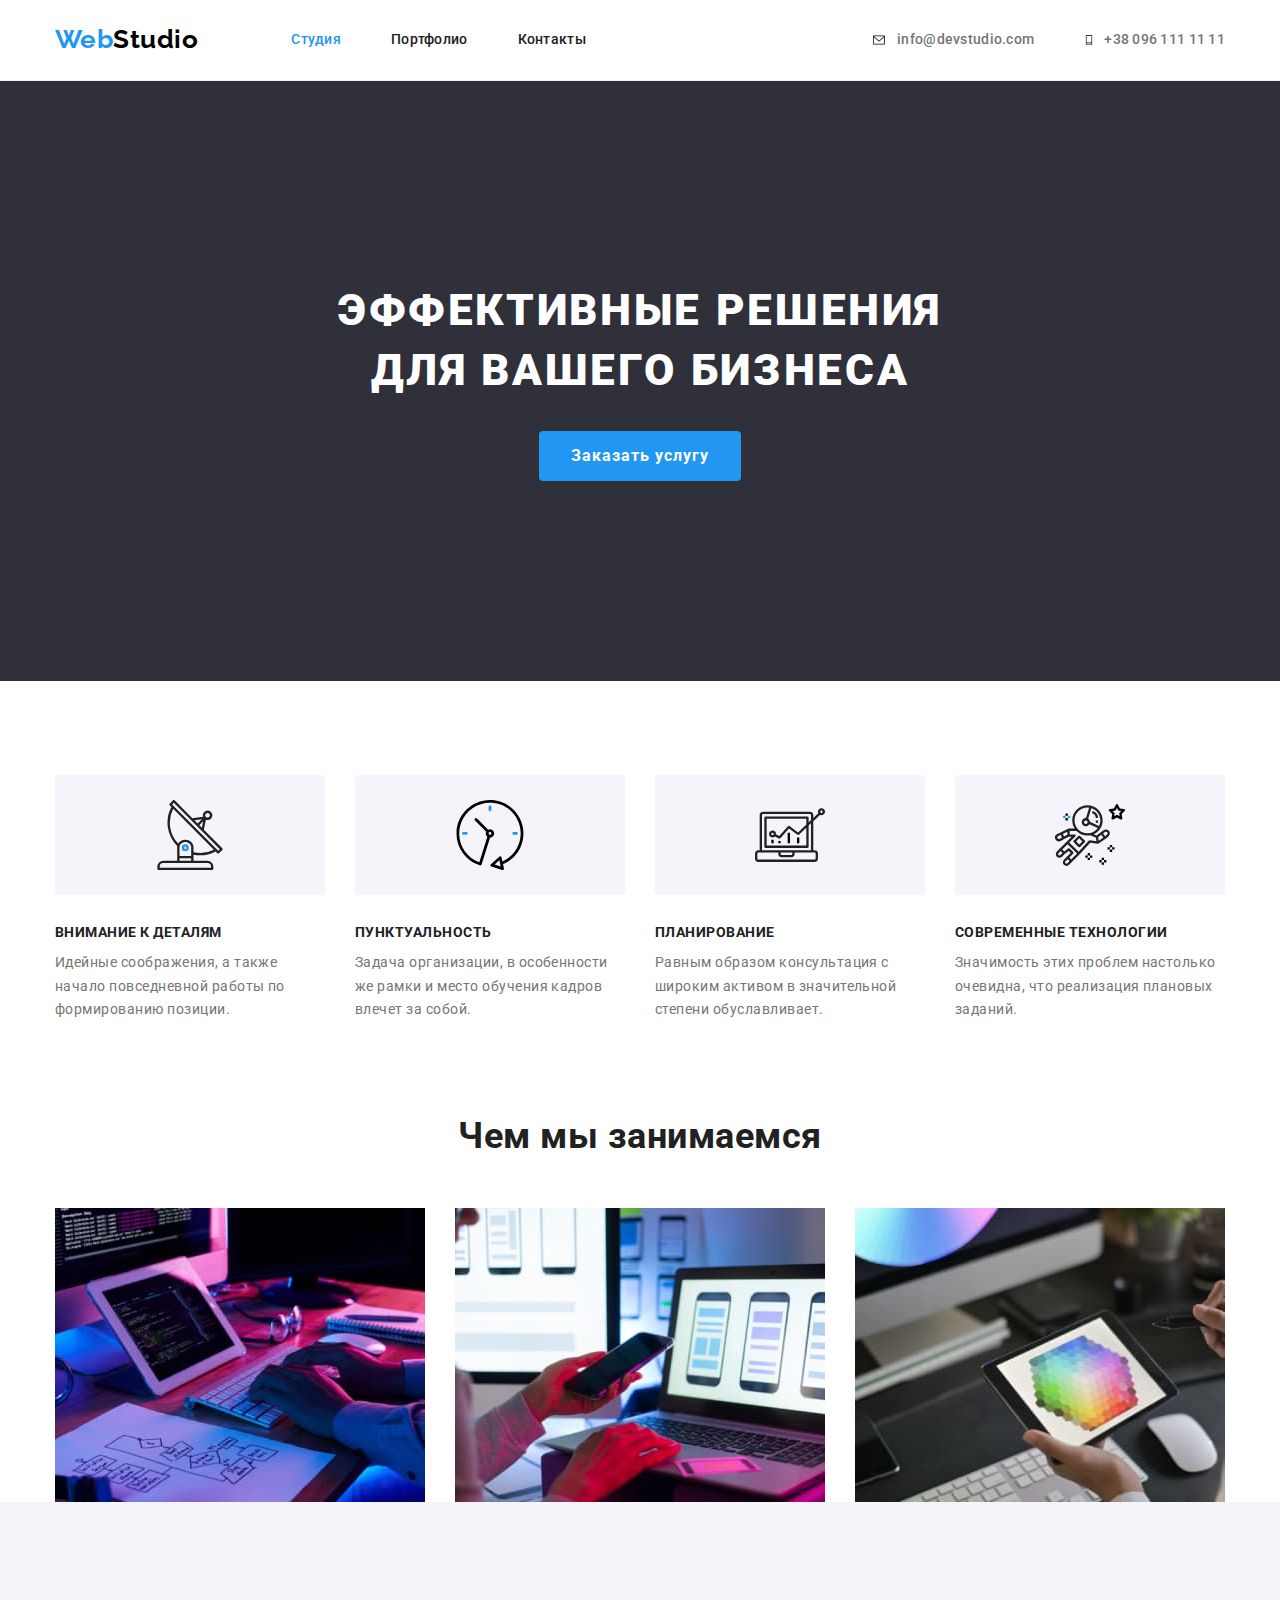
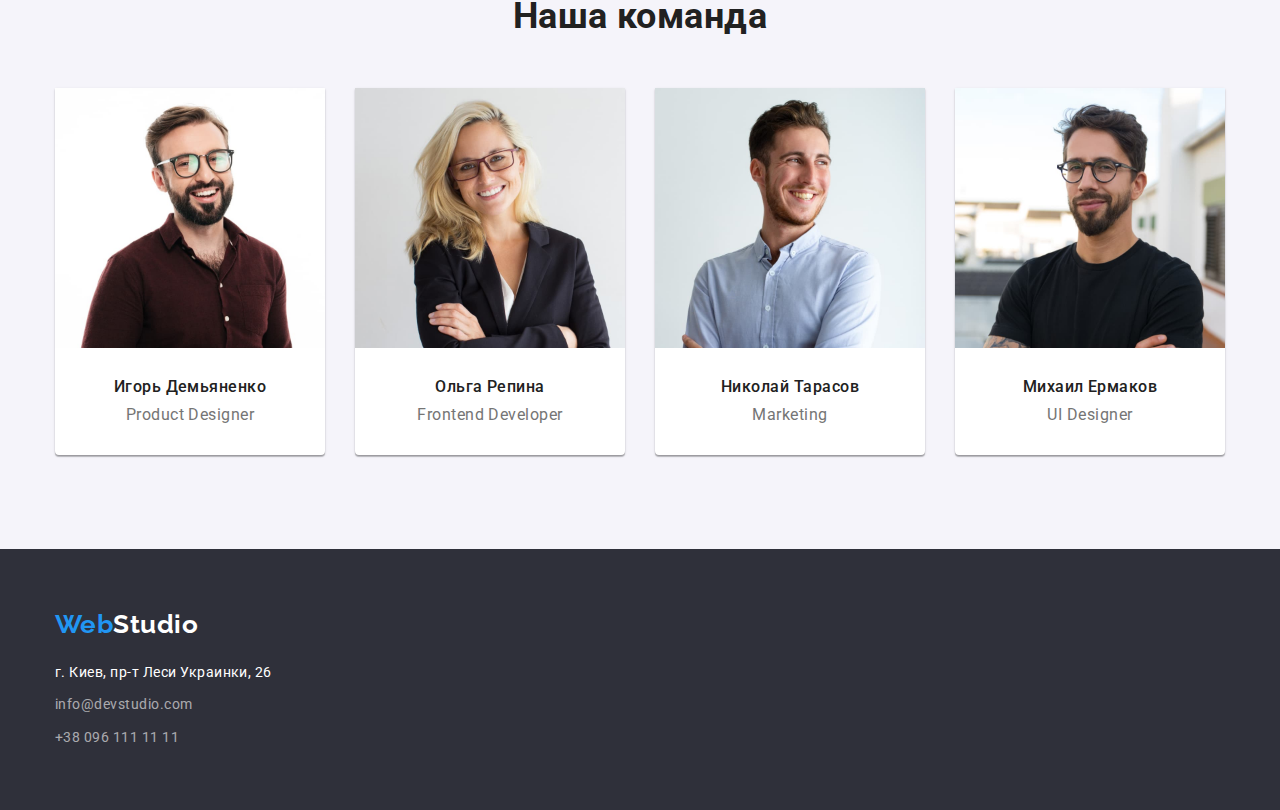
==== index.html @ deb1ca40 "smartphone, envelopwe and features list" ====
<!DOCTYPE html>
<html lang="ru">

<head>
    <meta charset="UTF-8">
    <meta name="viewport" content="width=device-width, initial-scale=1.0">
    <title>Студия</title>
    <link rel="preconnect" href="https://fonts.gstatic.com">
    <link
        href="https://fonts.googleapis.com/css2?family=Raleway:wght@700&family=Roboto:wght@400;500;700;900&display=swap"
        rel="stylesheet">
    <link rel="stylesheet" href="https://cdnjs.cloudflare.com/ajax/libs/modern-normalize/1.1.0/modern-normalize.min.css"
        integrity="sha512-wpPYUAdjBVSE4KJnH1VR1HeZfpl1ub8YT/NKx4PuQ5NmX2tKuGu6U/JRp5y+Y8XG2tV+wKQpNHVUX03MfMFn9Q=="
        crossorigin="anonymous" referrerpolicy="no-referrer" />
    <link rel="stylesheet" href="./styles/styles.css">
</head>
<body>
    <header class="main-header">
        <div class="container page-header">
            <nav class="nav-header">
                <a class="logo-link link" href="./index.html"><span class="logo-web">Web</span><span
                        class="logo-studio">Studio</span></a>
                <ul class="site-nav reset">
                    <li class="item"><a class="link current" href="./index.html">Студия</a></li>
                    <li class="item"><a class="link" href="./portfolio.html">Портфолио</a></li>
                    <li class="item"><a class="link" href="">Контакты</a></li>
                </ul>
            </nav>
            <ul class="site-contacts reset">
                <li class="item"><a class="link" href="mailto:info@devstudio.com"> 
                    <svg class="icon-envelope" width="16" height="12">
                        <use href="./images/icons.svg#icon-envelope"> </use>
                    </svg> info@devstudio.com </a></li>
                <li class="item"><a class="link" href="tel:+380961111111"> 
                    <svg class="icon-smartphone" width="10" height="16">
                    <use href="./images/icons.svg#icon-smartphone"> </use>
                </svg> +38 096 111 11 11</a></li>
            </ul>
        </div>
    </header>
    <main>
        <section class="hero">
            <div class="container">
                <h1 class="hero-title">Эффективные решения для вашего бизнеса</h1>
                <button type="button" class="primary-button">Заказать услугу</button>
            </div>
        </section>
        </div>
        <section class="section">
            <div class="container">
                <h2 class="section-title visually-hidden">Особенности</h2>
                <ul class="features-list reset">
                    <li class="item">
                        <div class="features-container">
                            <svg  width="70" height="70">
                                <use href="./images/icons.svg#icon-antenna"> </use>
                            </svg>
                        </div>
                        <h3 class="title">Внимание к деталям</h3>
                        <p class="text">Идейные соображения, а также начало повседневной работы по формированию позиции.
                        </p>
                    </li>
                    <li class="item">
                        <div class="features-container">
                            <svg width="70" height="70">
                                <use href="./images/icons.svg#icon-clock"> </use>
                            </svg>
                        </div>
                        <h3 class="title">Пунктуальность</h3>
                        <p class="text">Задача организации, в особенности же рамки и место обучения кадров влечет за
                            собой.</p>
                    </li>
                    <li class="item">
                        <div class="features-container">
                            <svg width="70" height="70">
                                <use href="./images/icons.svg#icon-diagram"> </use>
                            </svg>
                        </div>
                        <h3 class="title">Планирование</h3>
                        <p class="text">Равным образом консультация с широким активом в значительной степени
                            обуславливает.</p>
                    </li>
                    <li class="item">
                        <div class="features-container">
                            <svg width="70" height="70">
                                <use href="./images/icons.svg#icon-astronaut"> </use>
                            </svg>
                        </div>
                        <h3 class="title">Современные технологии</h3>
                        <p class="text">Значимость этих проблем настолько очевидна, что реализация плановых заданий.</p>
                    </li>
                </ul>
            </div>
        </section>
        <section class="section-work">
            <div class="container">
                <h2 class="section-title">Чем мы занимаемся</h2>
                <ul class="work-list reset">
                    <li class="item"><img src="./images/img1.jpg" width="370" height="294" alt="Человек пишет код"></li>
                    <li class="item"><img src="./images/img2.jpg" width="370" height="294"
                            alt="Человек работает над адаптивным дизайном"></li>
                    <li class="item"><img src="./images/img3.jpg" width="370" height="294"
                            alt="Человек выбирает палитру цветов"></li>
                </ul>
            </div>
        </section>
        <section class="section-team">
            <div class="container">
                <h2 class="section-title">Наша команда</h2>
                <ul class="team-list reset">
                    <li class="item">
                        <img class="team-photo" src="./images/img4.jpg" width="270" height="260"
                            alt="Сотрудник компании">
                        <div class="img-description">
                            <h3 class="title">Игорь Демьяненко</h3>
                            <p class="text">Product Designer</p>
                        </div>
                    </li>
                    <li class="item">
                        <img class="team-photo" src="./images/img5.jpg" width="270" height="260"
                            alt="Сотрудница компании">
                        <div class="img-description">
                            <h3 class="title">Ольга Репина</h3>
                            <p class="text">Frontend Developer</p>
                        </div>
                    </li>
                    <li class="item">
                        <img class="team-photo" src="./images/img6.jpg" width="270" height="260"
                            alt="Сотрудник компании">
                        <div class="img-description">
                            <h3 class="title">Николай Тарасов</h3>
                            <p class="text">Marketing</p>
                        </div>
                    </li>
                    <li class="item">
                        <img class="team-photo" src="./images/img7.jpg" width="270" height="260"
                            alt="Сотрудник компании">
                        <div class="img-description">
                            <h3 class="title">Михаил Ермаков</h3>
                            <p class="text">UI Designer</p>
                        </div>
                    </li>
                </ul>
            </div>
        </section>
    </main>
    <footer class="main-footer">
        <div class="container">
            <a class="link" href="./index.html"><span class="logo-web">Web</span><span
                    class="footer-studio">Studio</span></a>
            <address class="footer">
                <ul class="address reset">
                    <li class="item">
                        <p class="physical-address"> г. Киев, пр-т Леси Украинки, 26</p>
                    </li>
                    <li class="item"><a class="link" href="mailto:info@devstudio.com">info@devstudio.com</a></li>
                    <li class="item"><a class="link" href="tel:+380961111111">+38 096 111 11 11</a></li>
                </ul>
            </address>
        </div>
    </footer>
</body>
</html>
---- styles/styles.css ----
*,
*::before,
*::after {
    box-sizing: border-box;
}

:root {
    --primary-text-color: #757575;
    --secondary-text-color: #212121;
    --address-color: rgba(255, 255, 255, 0.6);
    --additional-text-color: #000;
    --accent-color: #2196f3;
    --primary-background-color: #fff;
    --secondary-background-color: #2f303a;
    --additional-background-color: #f5f4fa;
    --button-background-color: #188ce8;
    --primary-font-weight: 700;
    --secondary-font-weight: 500;
}

.reset {
    list-style-type: none;
}

.link {
    text-decoration: none;
}

body {
    margin: 0;

    font-family: Roboto, sans-serif;
    letter-spacing: .03em;

    color: var(--primary-text-color);
    background-color: var(--primary-background-color);
}

header {
    border-bottom: 1px solid #ECECEC;
}


.main-header {
    display: flex;
}

.page-header {
    display: flex;
    align-items: center;
}

h1,
h2,
h3,
h4,
h5,
h6,
p,
ul {
    margin: 0;
    padding: 0;
}


.section-title.visually-hidden {
    position: absolute;
    width: 1px;
    height: 1px;
    margin: -1px;
    border: 0;
    padding: 0;
    white-space: nowrap;
    clip-path: inset(100%);
    clip: rect(0 0 0 0);
    overflow: hidden;
}

img {
    display: block;
    max-width: 100%;
    height: auto;
}

/* Container */

.container {
    width: 1200px;
    padding-left: 15px;
    padding-right: 15px;
    margin-left: auto;
    margin-right: auto;
}

.primary-button {
    display: inline-block;
    margin-top: 30px;
    border-radius: 4px;
    border: none;
    padding: 10px 32px;

    text-align: center;
    font-family: inherit;
    font-weight: var(--primary-font-weight);
    font-size: 16px;
    line-height: 1.87;
    text-align: center;
    letter-spacing: .06em;

    cursor: pointer;
    color: var(--primary-background-color);
    background-color: var(--accent-color);
}

.primary-button:hover,
.primary-button:focus {
    color: var(-primary-background-color);
    background-color: var(--button-background-color);
}

.secondary-button {
    display: inline-block;
    border-radius: 4px;
    padding: 6px 22px;
    border: 0;

    text-align: center;
    font-family: inherit;
    font-weight: var(--secondary-font-weight);
    font-size: 16px;
    line-height: 1.62;
    text-align: center;
    cursor: pointer;

    color: var(--secondary-text-color);
    background-color: var(--additional-background-color);
}

.secondary-button:hover,
.secondary-button:focus {
    color: var(--primary-background-color);
    background-color: var(--accent-color);
}

/* Логотип сайту */

.logo-link {
    display: inline-block;
    padding-top: 24px;
    padding-bottom: 25px;
    margin-right: 93px;
}

.logo-web {
    font-family: Raleway, sans-serif;
    font-weight: var(--primary-font-weight);
    font-size: 26px;
    line-height: 1.2;

    color: var(--accent-color);
}

.logo-studio {
    font-family: Raleway, sans-serif;
    font-weight: var(--primary-font-weight);
    font-size: 26px;
    line-height: 1.2;

    color: var(--additional-text-color);
}

/* Навігація сайту */

.nav-header {
    display: flex;

}

.site-nav .link.current {
    color: var(--accent-color);
}

.site-nav {
    display: flex;
}

.site-nav .item+.item {
    margin-left: 50px;
}

.site-nav .link {
    display: block;
    padding-top: 32px;
    padding-bottom: 32px;

    font-weight: var(--secondary-font-weight);
    font-size: 14px;
    line-height: 1.14;
    letter-spacing: .02em;

    color: var(--secondary-text-color);
}

.site-nav .link:hover,
.site-nav .link:focus {
    color: var(--accent-color);
}

/* Контакти */

.contacts-div {
    display: flex;
}

.site-contacts {
    display: flex;
    margin-left: auto;
}

.site-contacts .item+.item {
    margin-left: 50px;
}

.site-contacts .link {
    display: flex;
    align-items: center;
    padding-top: 32px;
    padding-bottom: 32px;

    font-weight: var(--secondary-font-weight);
    font-size: 14px;
    line-height: 1.14;
    letter-spacing: .02em;

    color: var(--primary-text-color);
}

.site-contacts .link:hover,
.site-contacts .link:focus {
    color: var(--accent-color);
}

/* .mail::before {
    display: inline-flex;
    content: " ";
    width: 16px;
    height: 12px;
    margin-right: 10px;
    background-image: url(../images/envelope\ \(1\).svg);
    background-size: contain;

} */

.icon-envelope {
    margin-right: 10px;
}

.icon-envelope:hover {
    fill: var(--accent-color);
}

.icon-smartphone {
    margin-right: 10px;
}

.icon-smartphone:hover {
    fill: var(--accent-color);
}


/* Секції */

.section,
.section-team {

    padding-top: 94px;
    padding-bottom: 94px;
}

.section-work {
    padding-top: 0;
}

.section-title {
    margin-bottom: 50px;

    font-weight: var(--primary-font-weight);
    font-size: 36px;
    line-height: 1.16;
    text-align: center;

    color: var(--secondary-text-color);
}

/* Герой */

/* .hero {
    padding-top: 200px;
    padding-bottom: 200px;
    height: 600px;
    max-width: 1600px;
    margin-left: auto;
    margin-right: auto; 
    background-image: linear-gradient(
        to right, 
        rgba(47, 48, 58, 0.4)),
        url("../images/bgcimage.jpg");

    background-size: cover;
    background-repeat: no-repeat;
    background-position: center;
    

    text-align: center; 

    background-color: var(--secondary-background-color);
} */

.hero {
    padding-top: 200px;
    padding-bottom: 200px;

    text-align: center;

    background-color: var(--secondary-background-color);
}


.hero-title {
    margin-bottom: 30px;

    font-weight: 900;
    font-size: 44px;
    line-height: 1.36;
    text-align: center;
    letter-spacing: .06em;
    width: 696px;
    margin: 0 auto;
    text-transform: uppercase;

    color: var(--primary-background-color);
}


/* Фільтри */

.filters-list {
    display: flex;
    justify-content: center;
    margin-bottom: 50px;
}

.filters-list .item+.item {
    margin-left: 8px;
}

/* Список робіт */

.works-examples {
    display: flex;
}

.works-list {
    display: flex;
    flex-wrap: wrap;
    gap: 30px;
}

.works-list .item {
    width: 370px;
    flex-basis: calc((100% - 60px) / 3);

    background-color: var(--primary-background-color: #fff);

}

.works-list .item:nth-child(3n + 1) {
    margin-left: 0;
}

.works-list .item:nth-child(3n + 3) {
    margin-right: 0;
}

.works-list .item:nth-child(n + 7) {
    margin-bottom: 0;
}

.works-desc {
    padding: 20px 24px;

    border-right: 1px solid #EEEEEE;
    border-bottom: 1px solid #EEEEEE;
    border-left: 1px solid #EEEEEE;
}

.works-desc .title {
    margin-bottom: 4px;
}

.works-desc .text {
    width: 322px;

    font-size: 16px;
    line-height: 1.87;
    letter-spacing: .03em;

    color: #757575;
}

/* Особливості */

.features-list {
    display: flex;
}

.features-list .item+.item {
    margin-left: 30px;
}

.features-list .title {
    margin-bottom: 10px;

    font-weight: var(--primary-font-weight);
    font-size: 14px;
    line-height: 1.14;
    text-transform: uppercase;

    color: var(--secondary-text-color);
}

.features-list .text {
    font-size: 14px;
    line-height: 1.7;
}

.features-container {
    display: flex;
    width: 270px;
    height: 120px;
    margin-bottom: 30px;
    border-radius: 4px;
    justify-content: center;
    align-items: center;
    
    background-color: var(--additional-background-color);
}



/* Команда */

.section-team {
    padding-top: 94px;
    padding-bottom: 94px;

    background-color: var(--additional-background-color);
}

.team-list {
    display: flex;
}

.team-list .item {
    box-shadow: 0px 1px 3px rgba(0, 0, 0, 0.12),
        0px 1px 1px rgba(0, 0, 0, 0.14),
        0px 2px 1px rgba(0, 0, 0, 0.2);
    border-radius: 0px 0px 4px 4px;

    background-color: var(--primary-background-color);
}

.team-list .item+.item {
    margin-left: 30px;
}


.team-photo {
    margin-bottom: 30px;
}

.team-list .title {
    margin-bottom: 10px;

    font-weight: var(--secondary-font-weight);
    font-size: 16px;
    line-height: 1.18;
    text-align: center;

    color: var(--secondary-text-color);
}

.team-list .text {
    margin-bottom: 30px;
}

.team-list .text {
    font-size: 16px;
    line-height: 1.18;
    text-align: center;
}

/* Роботи */

.works-list .title {
    font-weight: var(--primary-font-weight);
    font-size: 18px;
    line-height: 2;
    letter-spacing: .06em;

    color: var(--secondary-text-color);
}

.work-list {
    display: flex;
}

.work-list .item+.item {
    margin-left: 30px;
}

.work-list .text {
    font-size: 16px;
    line-height: 31.8;
}

/* Футер */

.main-footer {
    padding: 60px 0;
    background-color: var(--secondary-background-color);
}

.footer {
    font-style: normal;

}

/* Логотип футеру */

.footer-studio {
    font-family: Raleway, sans-serif;
    font-weight: var(--primary-font-weight);
    font-size: 26px;
    line-height: 1.2;

    color: var(--primary-background-color);
}

/* Адреси */

.address {
    padding-left: 0;
    margin-top: 20px;
}

.address .item+.item {
    margin-top: 9px;
}

.physical-address {
    font-size: 14px;
    line-height: 1.71;

    color: var(--primary-background-color);
}

.address .link {
    font-size: 14px;
    line-height: 1.71;

    color: var(--address-color);
}

.address .link:hover,
.address .link:focus {
    color: var(--accent-color);
}
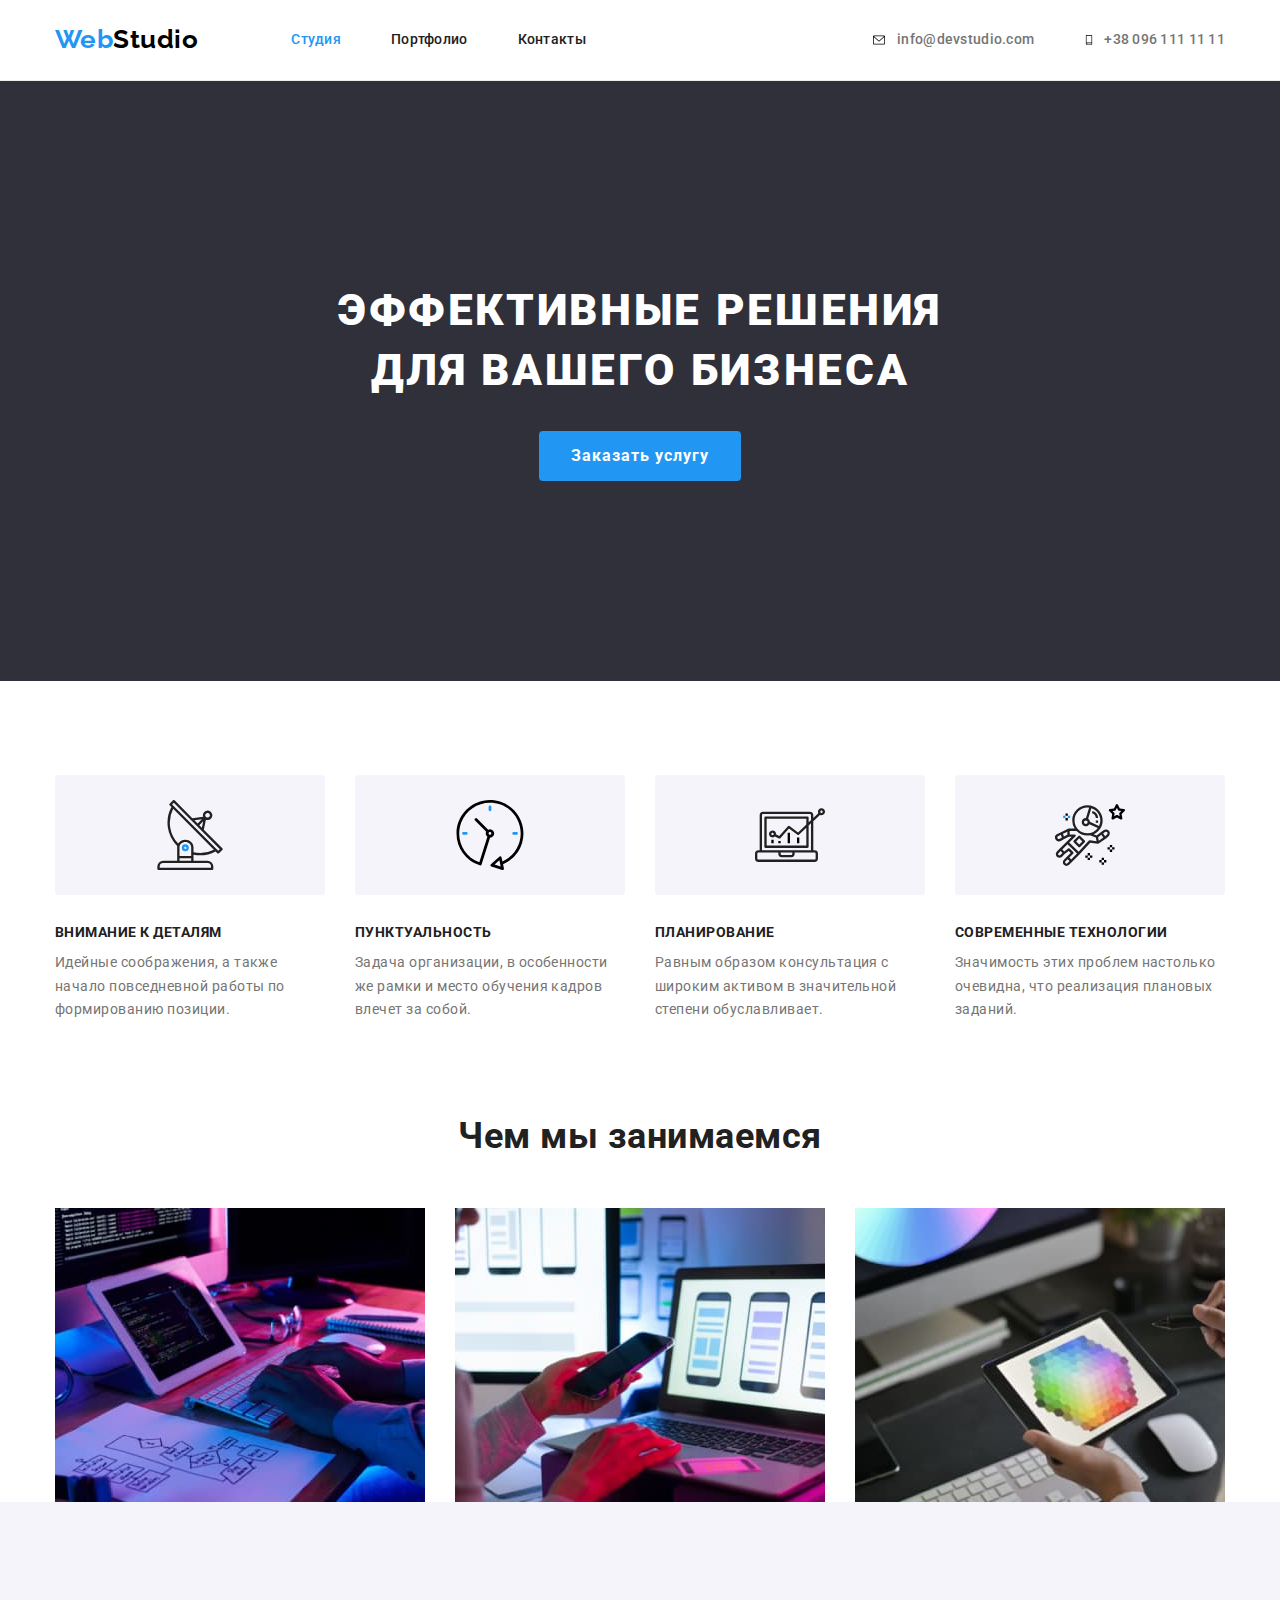
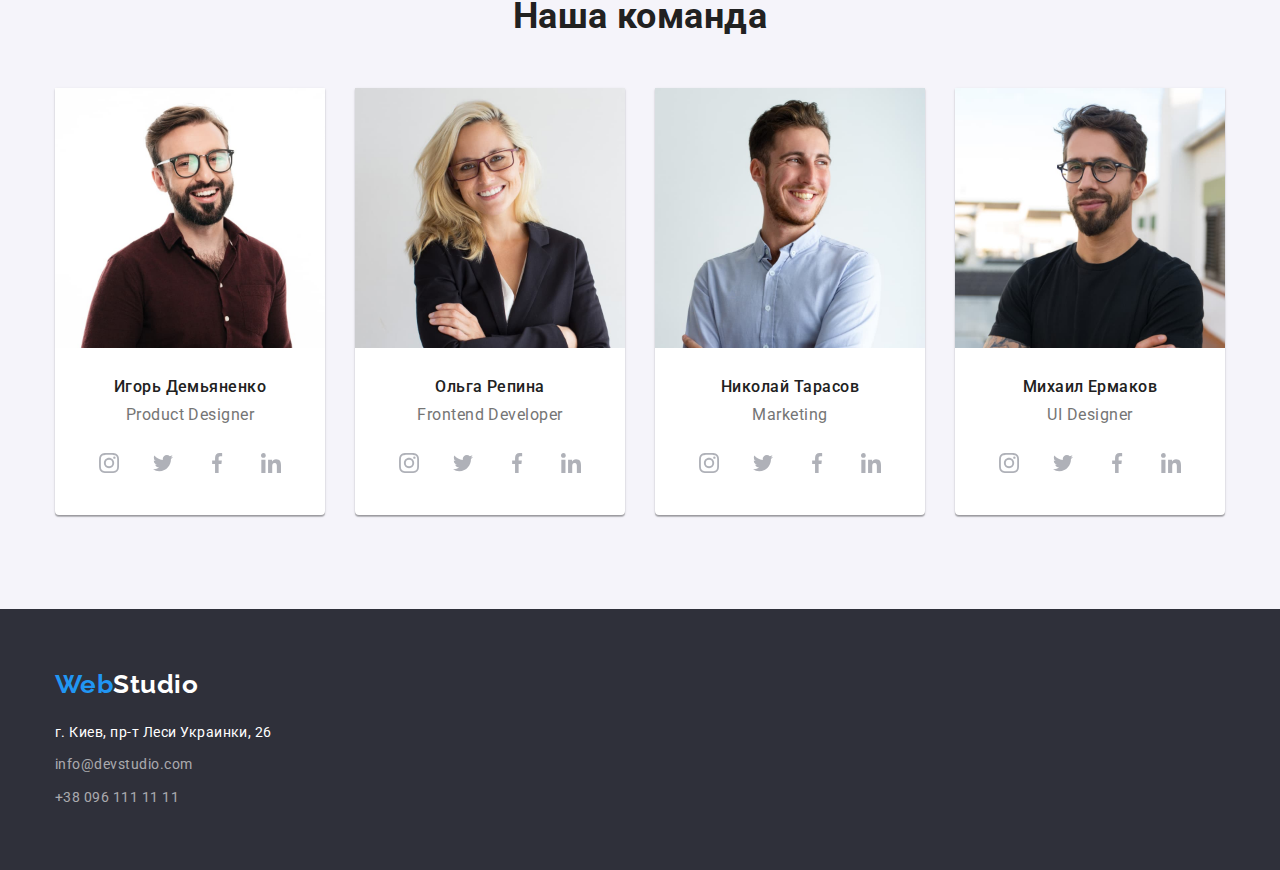
==== commit 64f694ff: "social links" ====
--- a/index.html
+++ b/index.html
@@ -33,7 +33,7 @@
                     </svg> info@devstudio.com </a></li>
                 <li class="item"><a class="link" href="tel:+380961111111"> 
                     <svg class="icon-smartphone" width="10" height="16">
-                    <use href="./images/icons.svg#icon-smartphone"> </use>
+                        <use href="./images/icons.svg#icon-smartphone"> </use>
                 </svg> +38 096 111 11 11</a></li>
             </ul>
         </div>
@@ -115,6 +115,21 @@
                             <h3 class="title">Игорь Демьяненко</h3>
                             <p class="text">Product Designer</p>
                         </div>
+                        <ul class="team-socials reset">
+                            <li class="socialitem"> <a class="social-link" href=""> <svg class="social-svg" width="20" height="20">
+                                        <use href="./images/icons.svg#icon-instagram"> </use>
+                                    </svg>
+                                </a> </li>
+                            <li class="socialitem"> <a class="social-link" href=""> <svg class="social-svg" width="20" height="20">
+                                        <use href="./images/icons.svg#icon-twitter"> </use>
+                                    </svg> </a> </li>
+                            <li class="socialitem"> <a class="social-link" href=""> <svg class="social-svg" width="20" height="20">
+                                        <use href="./images/icons.svg#icon-facebook"> </use>
+                                    </svg> </a> </li>
+                            <li class="socialitem"> <a class="social-link" href=""> <svg class="social-svg" width="20" height="20">
+                                        <use href="./images/icons.svg#icon-linkedin"> </use>
+                                    </svg> </a> </li>
+                        </ul>
                     </li>
                     <li class="item">
                         <img class="team-photo" src="./images/img5.jpg" width="270" height="260"
@@ -123,6 +138,21 @@
                             <h3 class="title">Ольга Репина</h3>
                             <p class="text">Frontend Developer</p>
                         </div>
+                        <ul class="team-socials reset">
+                            <li class="socialitem"> <a class="social-link" href=""> <svg class="social-svg" width="20" height="20">
+                                        <use href="./images/icons.svg#icon-instagram"> </use>
+                                    </svg>
+                                </a> </li>
+                            <li class="socialitem"> <a class="social-link" href=""> <svg class="social-svg" width="20" height="20">
+                                        <use href="./images/icons.svg#icon-twitter"> </use>
+                                    </svg> </a> </li>
+                            <li class="socialitem"> <a class="social-link" href=""> <svg class="social-svg" width="20" height="20">
+                                        <use href="./images/icons.svg#icon-facebook"> </use>
+                                    </svg> </a> </li>
+                            <li class="socialitem"> <a class="social-link" href=""> <svg class="social-svg" width="20" height="20">
+                                        <use href="./images/icons.svg#icon-linkedin"> </use>
+                                    </svg> </a> </li>
+                        </ul>
                     </li>
                     <li class="item">
                         <img class="team-photo" src="./images/img6.jpg" width="270" height="260"
@@ -131,6 +161,21 @@
                             <h3 class="title">Николай Тарасов</h3>
                             <p class="text">Marketing</p>
                         </div>
+                        <ul class="team-socials reset">
+                            <li class="socialitem"> <a class="social-link" href=""> <svg class="social-svg" width="20" height="20">
+                                        <use href="./images/icons.svg#icon-instagram"> </use>
+                                    </svg>
+                                </a> </li>
+                            <li class="socialitem"> <a class="social-link" href=""> <svg class="social-svg" width="20" height="20">
+                                        <use href="./images/icons.svg#icon-twitter"> </use>
+                                    </svg> </a> </li>
+                            <li class="socialitem"> <a class="social-link" href=""> <svg class="social-svg" width="20" height="20">
+                                        <use href="./images/icons.svg#icon-facebook"> </use>
+                                    </svg> </a> </li>
+                            <li class="socialitem"> <a class="social-link" href=""> <svg class="social-svg" width="20" height="20">
+                                        <use href="./images/icons.svg#icon-linkedin"> </use>
+                                    </svg> </a> </li>
+                        </ul>
                     </li>
                     <li class="item">
                         <img class="team-photo" src="./images/img7.jpg" width="270" height="260"
@@ -139,6 +184,21 @@
                             <h3 class="title">Михаил Ермаков</h3>
                             <p class="text">UI Designer</p>
                         </div>
+                        <ul class="team-socials reset">
+                            <li class="socialitem"> <a class="social-link" href=""> <svg class="social-svg" width="20" height="20">
+                                        <use href="./images/icons.svg#icon-instagram"> </use>
+                                    </svg>
+                                </a> </li>
+                            <li class="socialitem"> <a class="social-link" href=""> <svg class="social-svg" width="20" height="20">
+                                        <use href="./images/icons.svg#icon-twitter"> </use>
+                                    </svg> </a> </li>
+                            <li class="socialitem"> <a class="social-link" href=""> <svg class="social-svg" width="20" height="20">
+                                        <use href="./images/icons.svg#icon-facebook"> </use>
+                                    </svg> </a> </li>
+                            <li class="socialitem"> <a class="social-link" href=""> <svg class="social-svg" width="20" height="20">
+                                        <use href="./images/icons.svg#icon-linkedin"> </use>
+                                    </svg> </a> </li>
+                        </ul>
                     </li>
                 </ul>
             </div>
--- a/styles/styles.css
+++ b/styles/styles.css
@@ -14,6 +14,7 @@
     --secondary-background-color: #2f303a;
     --additional-background-color: #f5f4fa;
     --button-background-color: #188ce8;
+    --primary-sociallink-color: #AFB1B8;
     --primary-font-weight: 700;
     --secondary-font-weight: 500;
 }
@@ -490,14 +491,58 @@
     color: var(--secondary-text-color);
 }
 
-.team-list .text {
-    margin-bottom: 30px;
-}
+/* .team-list .text {
+    margin-bottom: 16px;
+} */
 
 .team-list .text {
     font-size: 16px;
     line-height: 1.18;
     text-align: center;
+}
+
+.team-socials {
+    display: flex;
+    width: 206px;
+    height: 44px;
+    margin-left: 32px;
+    margin-top: 16px;
+    margin-right: 32px;
+    margin-bottom: 30px;
+    align-items: center;
+    justify-content: center;
+
+}
+
+.team-socials .socialitem+.socialitem {
+    margin-left: 10px;
+}
+
+.socialitem {
+    display: block;
+}
+
+
+.social-link {
+    display: flex;
+    width: 44px;
+    height: 44px;
+    align-items: center;
+    justify-content: center;
+    border-radius: 50%; 
+}
+
+.social-link:hover {
+    background-color: var(--accent-color);
+} 
+
+.social-svg {
+    fill: var(--primary-sociallink-color);
+}
+
+.social-svg:hover,
+.social-svg:focus {
+    fill: var(--primary-background-color);
 }
 
 /* Роботи */
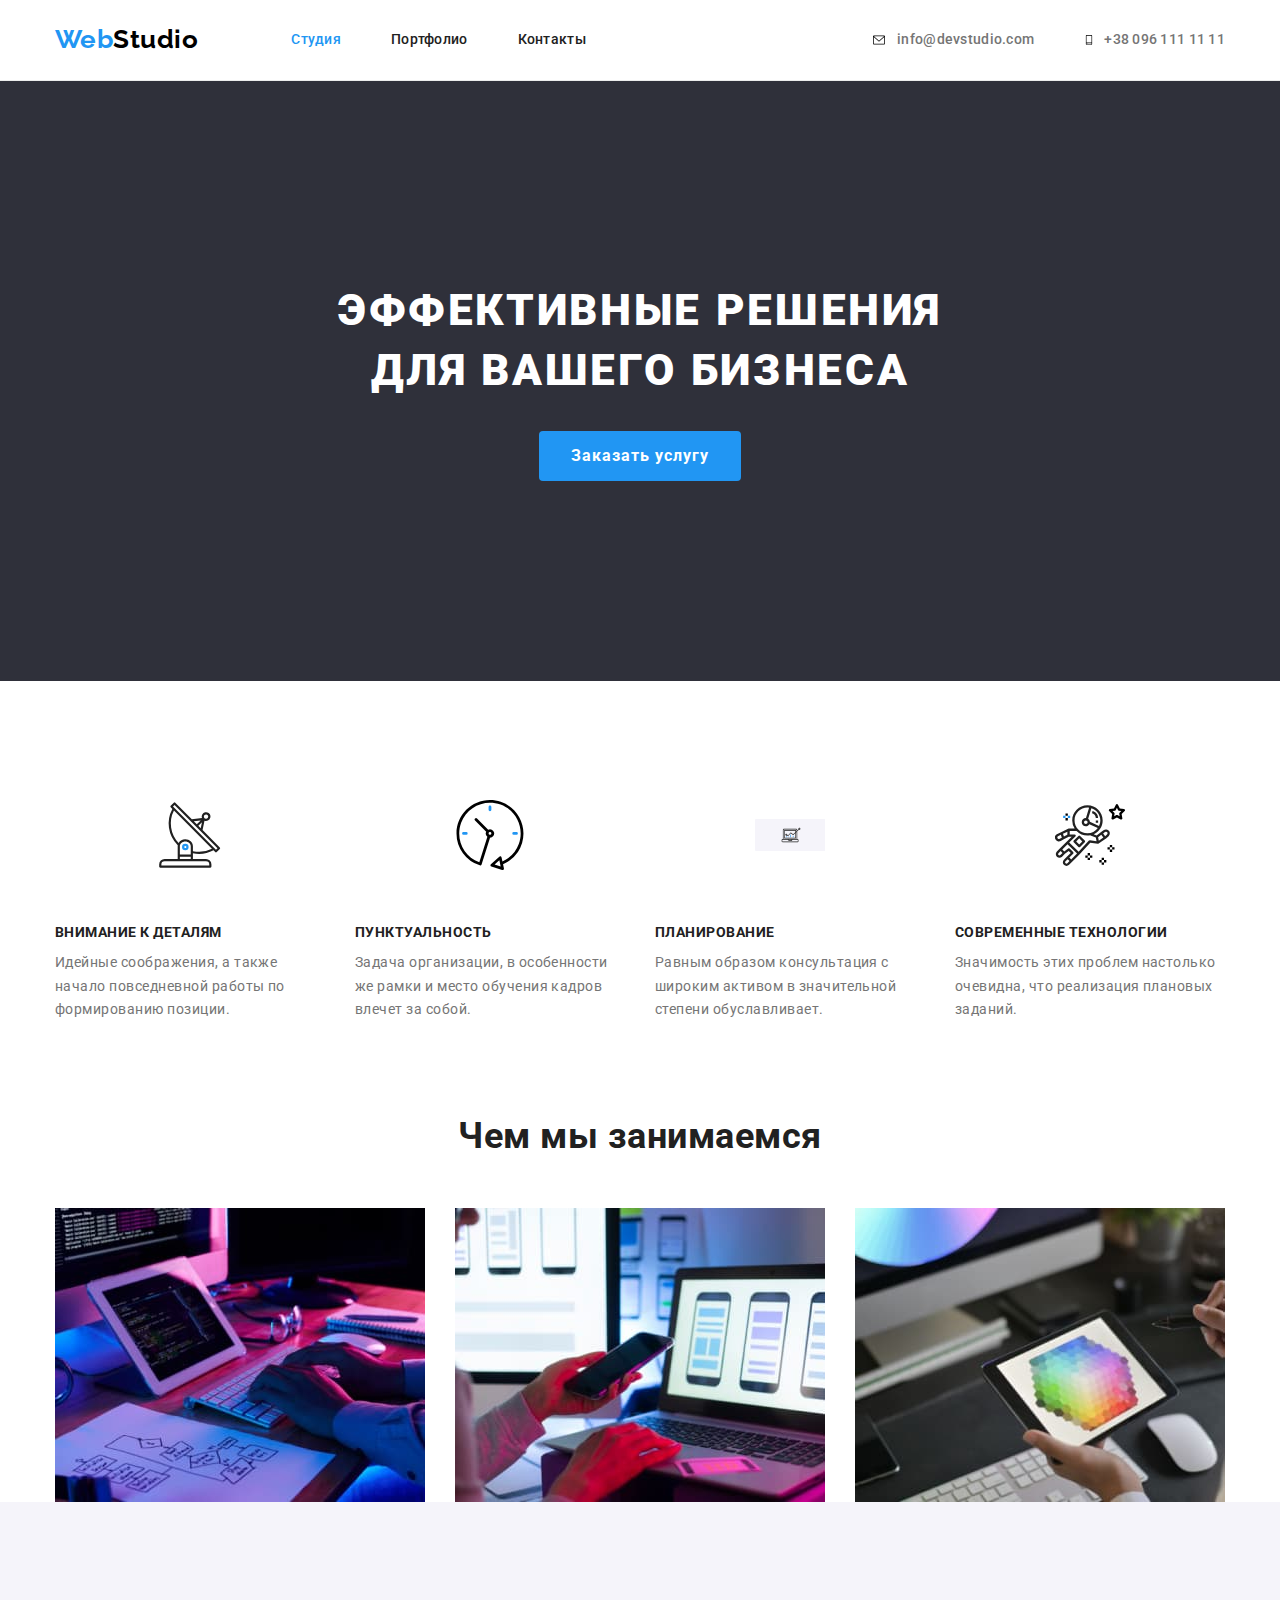
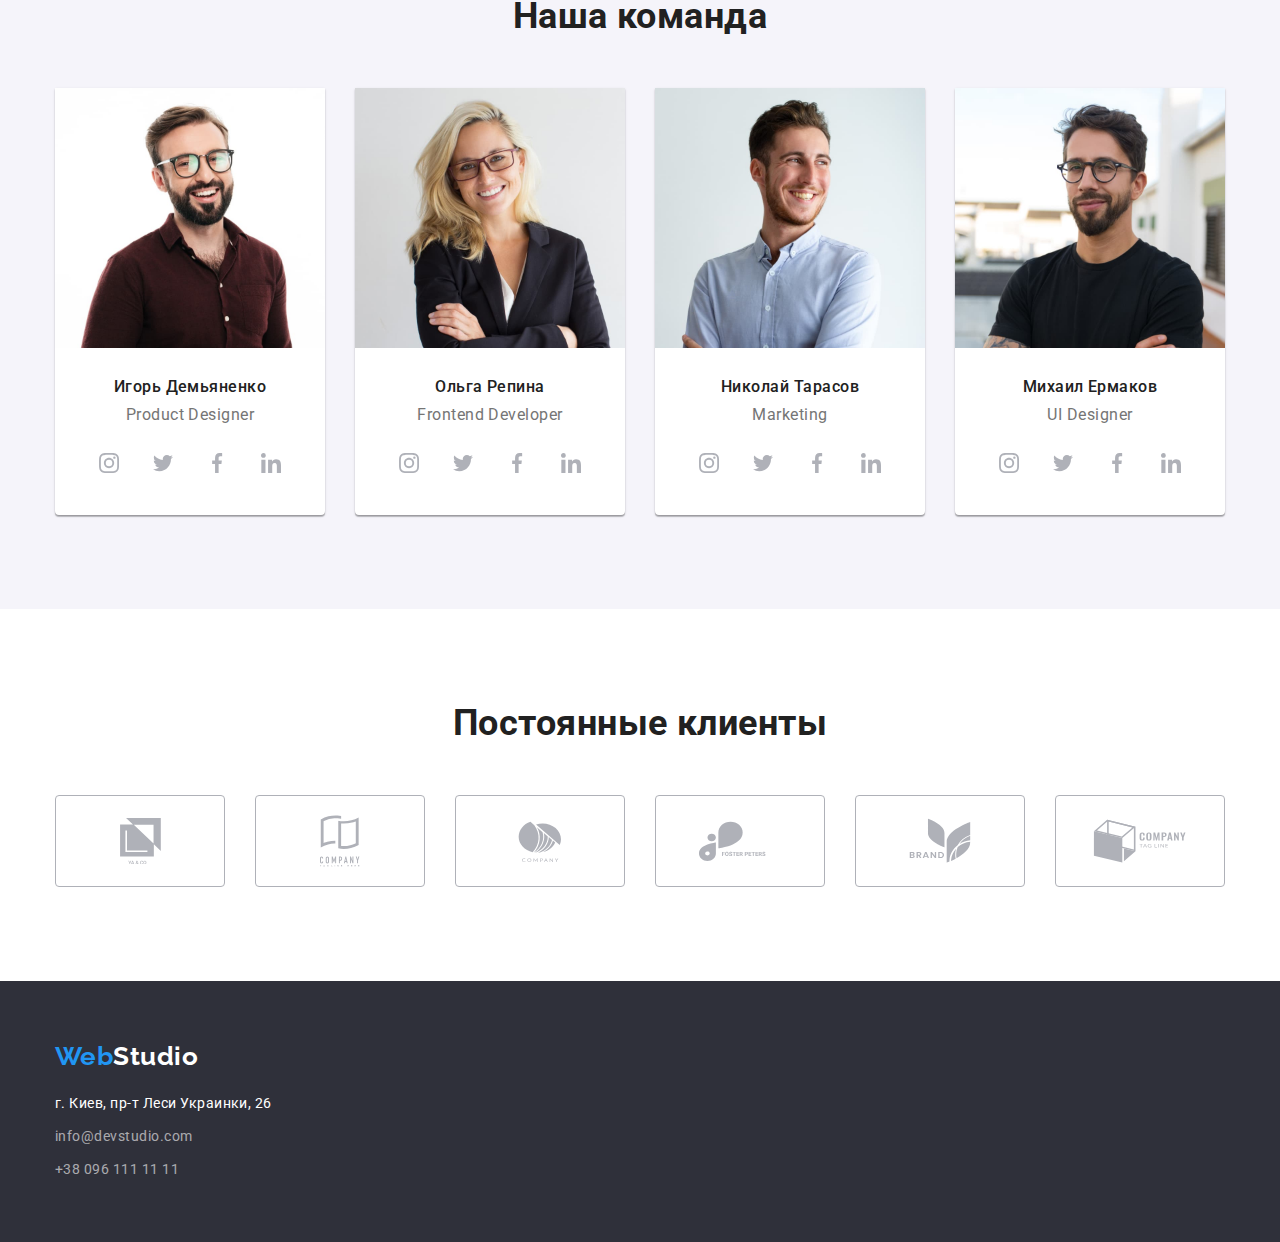
==== commit 4c267e2e: "list" ====
--- a/index.html
+++ b/index.html
@@ -52,7 +52,7 @@
                 <ul class="features-list reset">
                     <li class="item">
                         <div class="features-container">
-                            <svg  width="70" height="70">
+                            <svg width="65.32"height="70">
                                 <use href="./images/icons.svg#icon-antenna"> </use>
                             </svg>
                         </div>
@@ -203,6 +203,19 @@
                 </ul>
             </div>
         </section>
+        <section class="section-clients">
+            <h2 class="section-title">Постоянные клиенты</h2>
+            <div class="container">
+                <ul class="clients-list reset">
+                    <li class="item"> <a class="clients-link" href=""> <svg class="clients-svg" width="41" height="46.7"> <use href="./images/icons.svg#icon-group-1"> </use> </svg> </a></li>
+                    <li class="item"> <a class="clients-link" href=""> <svg class="clients-svg" width="40" height="52"> <use href="./images/icons.svg#icon-group-2"> </use> </svg> </a></li>
+                    <li class="item"> <a class="clients-link" href=""> <svg class="clients-svg" width="43.46" height="41.18"> <use href="./images/icons.svg#icon-group-3"> </use> </svg> </a></li>
+                    <li class="item"> <a class="clients-link" href=""> <svg class="clients-svg" width="84.44" height="40.62"> <use href="./images/icons.svg#icon-group-4"> </use> </svg> </a></li>
+                    <li class="item"> <a class="clients-link" href=""> <svg class="clients-svg" width="62.54" height="45.43"> <use href="./images/icons.svg#icon-group-5"> </use> </svg> </a></li>
+                    <li class="item"> <a class="clients-link" href=""> <svg class="clients-svg" width="93.79" height="43.93"> <use href="./images/icons.svg#icon-group-6"> </use> </svg> </a></li>
+                </ul>
+            </div>
+        </section>
     </main>
     <footer class="main-footer">
         <div class="container">
--- a/styles/styles.css
+++ b/styles/styles.css
@@ -278,6 +278,10 @@
     padding-bottom: 94px;
 }
 
+.section-team {
+    margin-bottom: 94px;
+}
+
 .section-work {
     padding-top: 0;
 }
@@ -444,7 +448,7 @@
     justify-content: center;
     align-items: center;
     
-    background-color: var(--additional-background-color);
+    /* background-color: var(--additional-background-color); */
 }
 
 
@@ -545,6 +549,44 @@
     fill: var(--primary-background-color);
 }
 
+/* Постоянные клиенты */
+
+.clients-list {
+    display: flex;
+    margin-bottom: 94px;
+}
+
+.clients-list .item+.item {
+    margin-left: 30px;
+} 
+
+.clients-link {
+    display: flex;
+    width: 170px;
+    height: 92px;
+    justify-content: center;
+    align-items: center;
+    border: 1px solid #AFB1B8;
+    border-radius: 4px;
+    padding: 32px 16px;
+}
+
+.clients-link:hover,
+.clients-link:focus {
+    border-color: var(--accent-color);
+}
+
+.clients-svg {
+    fill: var(--primary-sociallink-color);
+}
+
+.clients-svg:hover {
+    fill: var(--accent-color);
+}
+
+
+
+
 /* Роботи */
 
 .works-list .title {
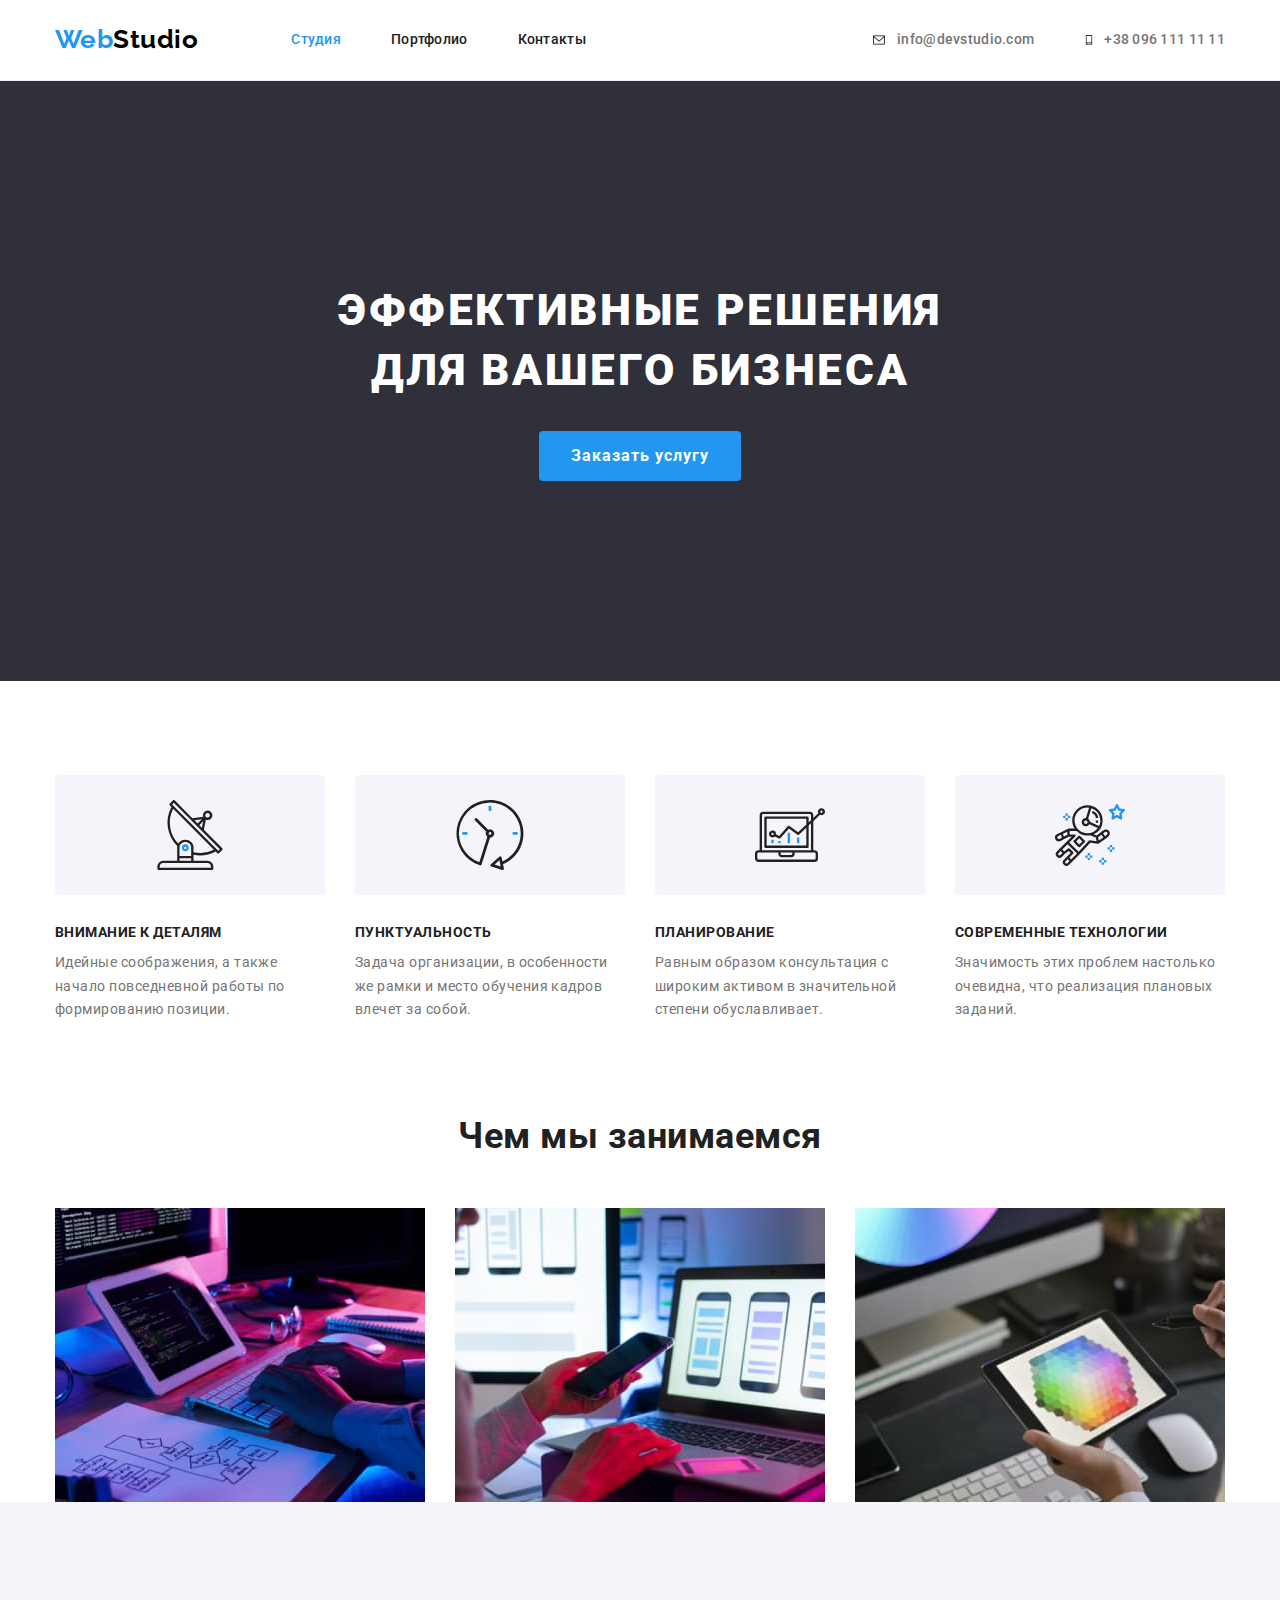
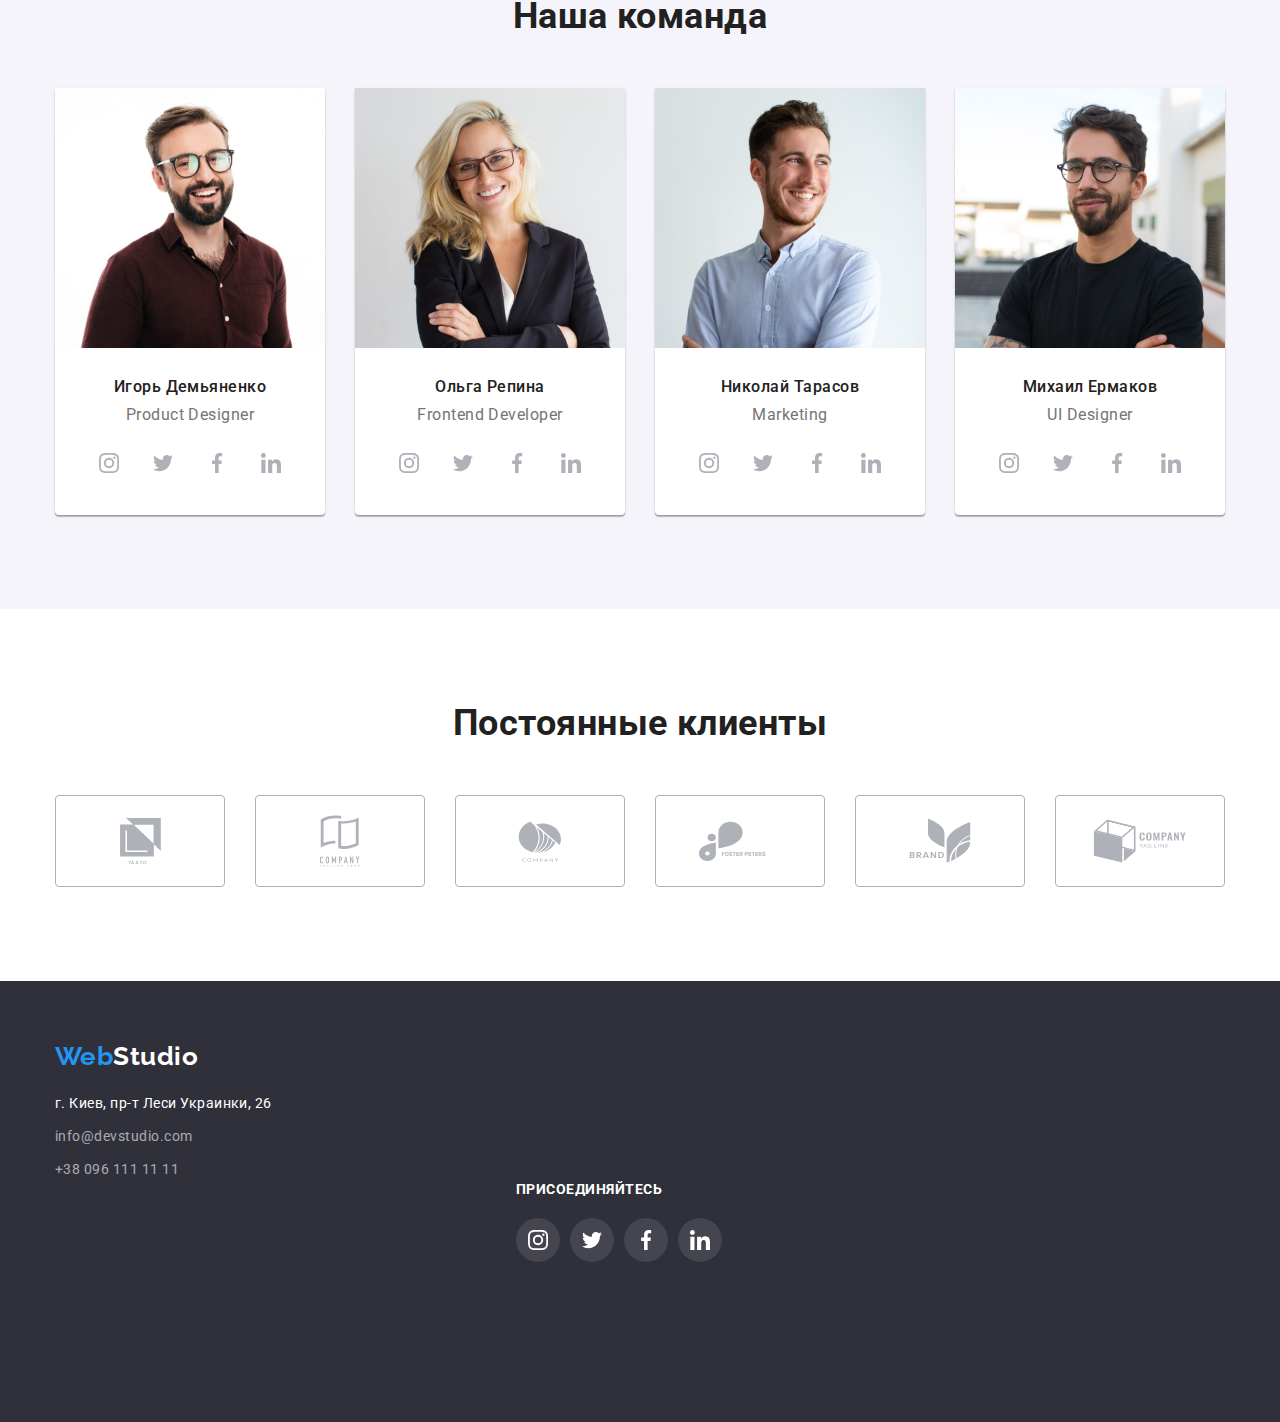
==== commit 386e33c1: "svg+footer links" ====
--- a/index.html
+++ b/index.html
@@ -52,7 +52,7 @@
                 <ul class="features-list reset">
                     <li class="item">
                         <div class="features-container">
-                            <svg width="65.32"height="70">
+                            <svg width="270"height="120">
                                 <use href="./images/icons.svg#icon-antenna"> </use>
                             </svg>
                         </div>
@@ -62,7 +62,7 @@
                     </li>
                     <li class="item">
                         <div class="features-container">
-                            <svg width="70" height="70">
+                            <svg width="270"height="120">
                                 <use href="./images/icons.svg#icon-clock"> </use>
                             </svg>
                         </div>
@@ -72,7 +72,7 @@
                     </li>
                     <li class="item">
                         <div class="features-container">
-                            <svg width="70" height="70">
+                            <svg width="270" height="120">
                                 <use href="./images/icons.svg#icon-diagram"> </use>
                             </svg>
                         </div>
@@ -82,7 +82,7 @@
                     </li>
                     <li class="item">
                         <div class="features-container">
-                            <svg width="70" height="70">
+                            <svg width="270"height="120">
                                 <use href="./images/icons.svg#icon-astronaut"> </use>
                             </svg>
                         </div>
@@ -231,6 +231,23 @@
                 </ul>
             </address>
         </div>
+        <div class="footer-block">
+            <p class="footer-title">присоединяйтесь</p>
+            <ul class="footer-socials reset">
+                <li class="footitem"> <a class="footlink" href=""> <svg class="footer-svg" width="20" height="20">
+                            <use href="./images/icons.svg#icon-instagram"> </use>
+                        </svg>
+                    </a> </li>
+                <li class="footitem"> <a class="footlink" href=""> <svg class="footer-svg" width="20" height="20">
+                            <use href="./images/icons.svg#icon-twitter"> </use>
+                        </svg> </a> </li>
+                <li class="footitem"> <a class="footlink" href=""> <svg class="footer-svg" width="20" height="20">
+                            <use href="./images/icons.svg#icon-facebook"> </use>
+                        </svg> </a> </li>
+                <li class="footitem"> <a class="footlink" href=""> <svg class="footer-svg" width="20" height="20">
+                            <use href="./images/icons.svg#icon-linkedin"> </use>
+                        </svg> </a> </li>
+        </div>
     </footer>
 </body>
 </html>--- a/styles/styles.css
+++ b/styles/styles.css
@@ -17,6 +17,7 @@
     --primary-sociallink-color: #AFB1B8;
     --primary-font-weight: 700;
     --secondary-font-weight: 500;
+    --footer-links-bgccolor: rgba(255, 255, 255, 0.1);
 }
 
 .reset {
@@ -447,8 +448,6 @@
     border-radius: 4px;
     justify-content: center;
     align-items: center;
-    
-    /* background-color: var(--additional-background-color); */
 }
 
 
@@ -663,3 +662,57 @@
 .address .link:focus {
     color: var(--accent-color);
 }
+
+
+
+.footer-block {
+    display: block;
+    margin-right: 878px;
+    margin-left: 516px;
+    margin-bottom: 100px;
+
+}
+
+
+
+.footer-socials {
+    display: flex;
+    width: 206px;
+    height: 44px;
+    align-items: center;
+    justify-content: center;
+
+}
+
+.footer-socials .footitem+.footitem {
+    margin-left: 10px;
+}
+
+.footlink {
+    display: flex;
+    width: 44px;
+    height: 44px;
+    align-items: center;
+    justify-content: center;
+    border-radius: 50%;
+    background-color: var(--footer-links-bgccolor);
+}
+
+.footlink:hover {
+    background-color: var(--accent-color);
+}
+
+.footer-svg {
+    fill: var(--primary-background-color);
+}
+
+.footer-title {
+    margin-bottom: 20px;
+    
+    font-weight: var(--primary-font-weight);
+    font-size: 14px;
+    line-height: 1.14;
+    text-transform: uppercase;
+    
+    color: var(--primary-background-color);
+}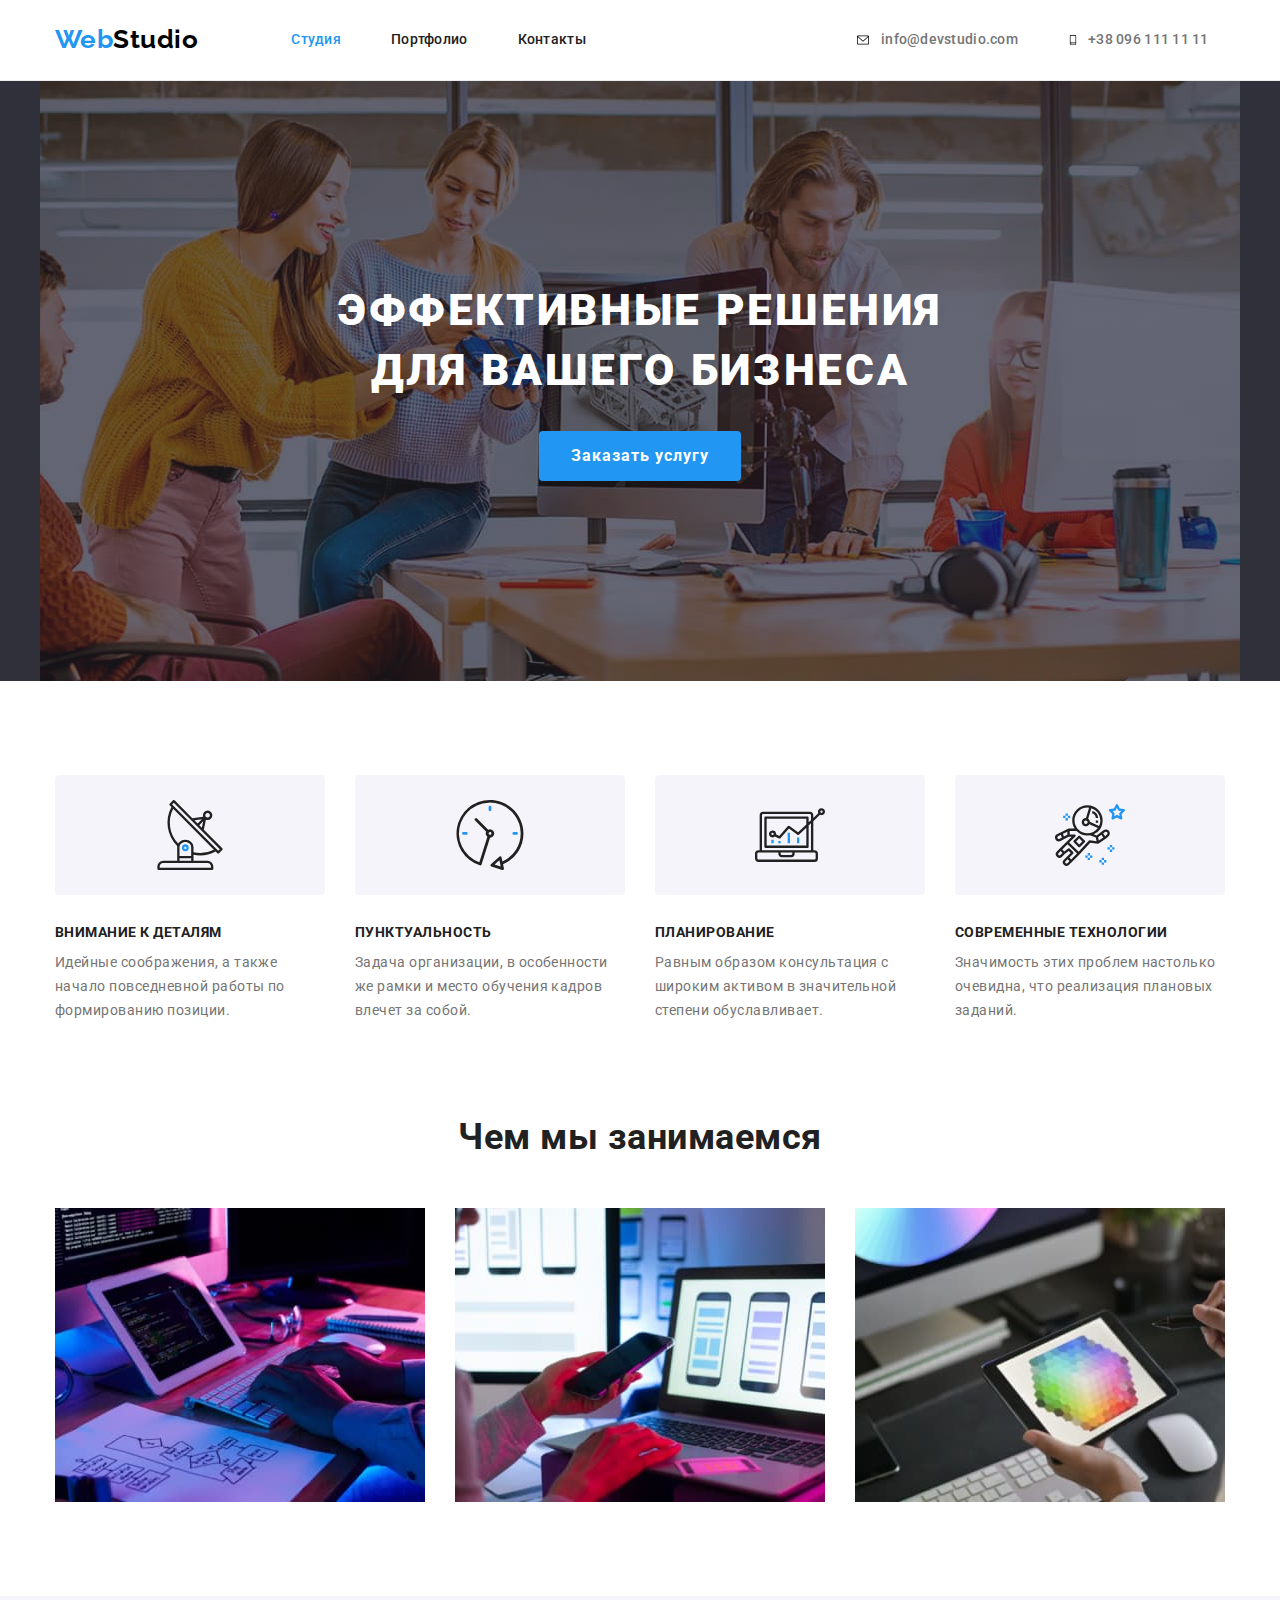
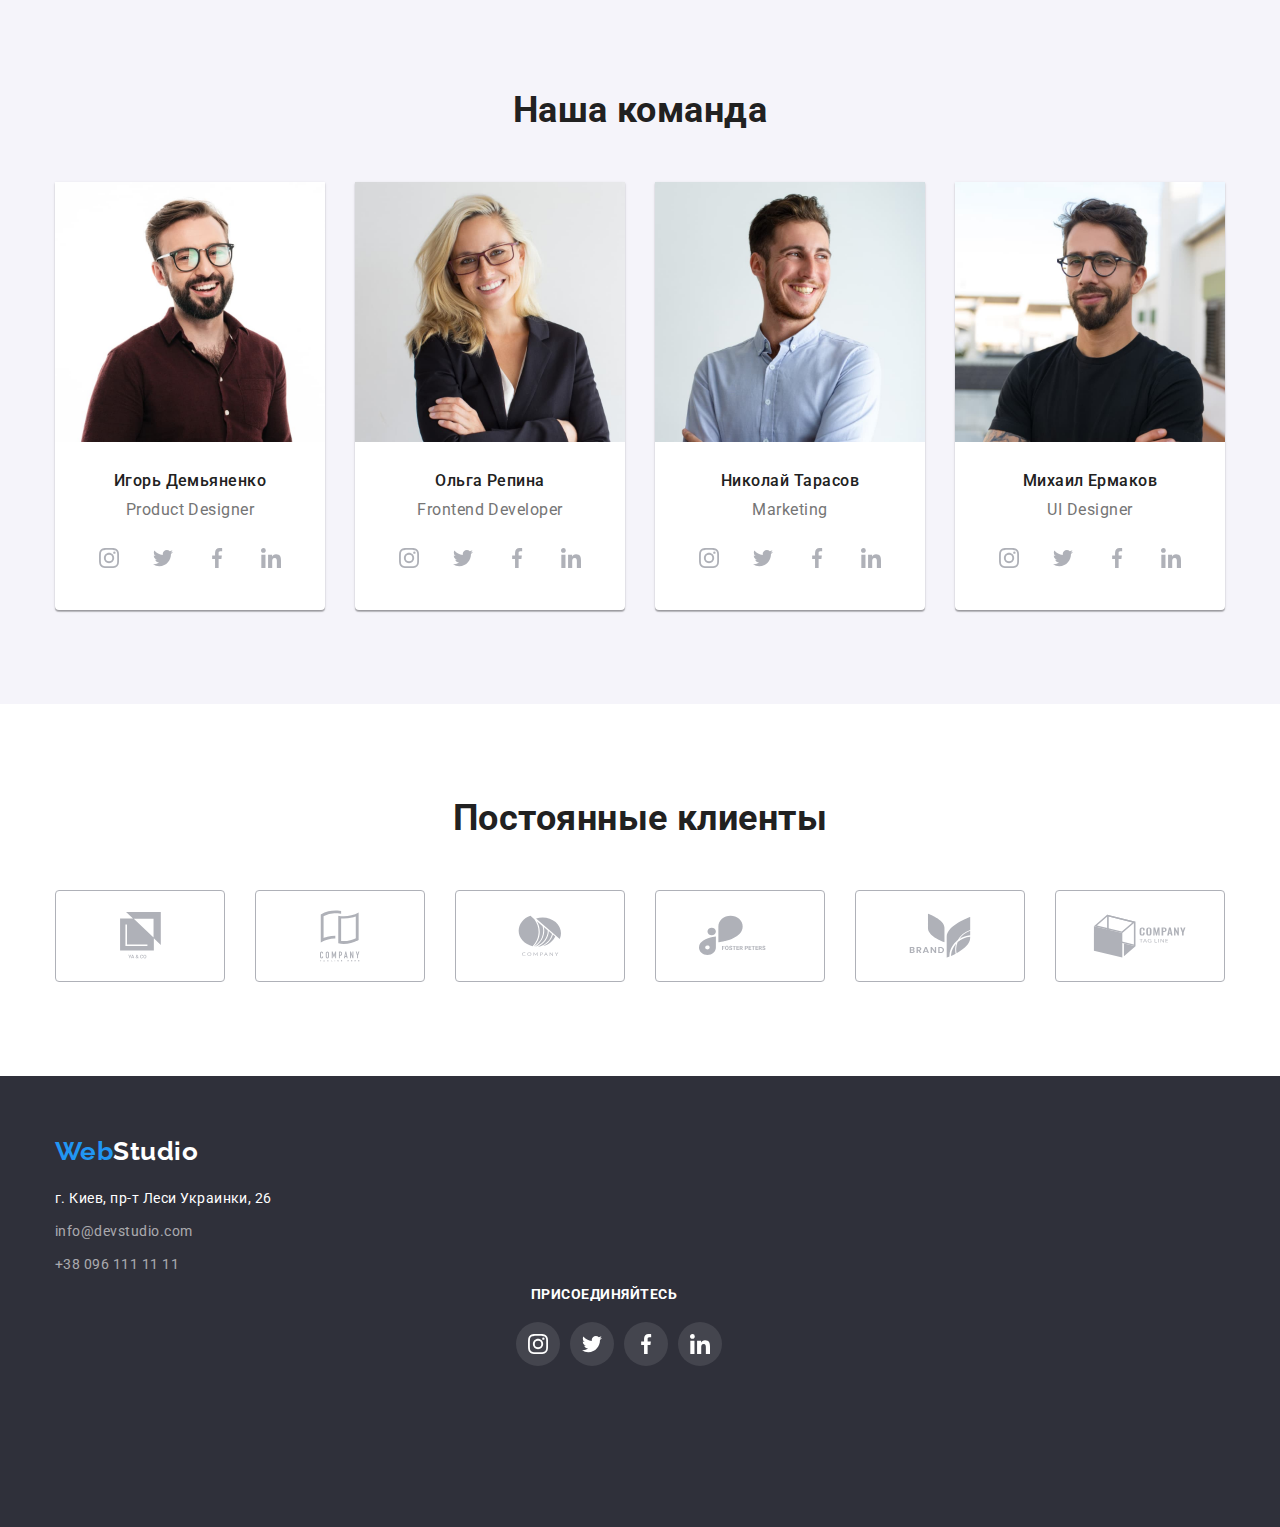
==== commit db6063be: "icons, hero" ====
--- a/index.html
+++ b/index.html
@@ -26,21 +26,23 @@
                     <li class="item"><a class="link" href="">Контакты</a></li>
                 </ul>
             </nav>
+            <div class="container head-div">
             <ul class="site-contacts reset">
                 <li class="item"><a class="link" href="mailto:info@devstudio.com"> 
                     <svg class="icon-envelope" width="16" height="12">
                         <use href="./images/icons.svg#icon-envelope"> </use>
                     </svg> info@devstudio.com </a></li>
-                <li class="item"><a class="link" href="tel:+380961111111"> 
+                <li class="item"><a class="smart link" href="tel:+380961111111"> 
                     <svg class="icon-smartphone" width="10" height="16">
                         <use href="./images/icons.svg#icon-smartphone"> </use>
                 </svg> +38 096 111 11 11</a></li>
             </ul>
+            </div>
         </div>
     </header>
     <main>
         <section class="hero">
-            <div class="container">
+            <div class="hero container">
                 <h1 class="hero-title">Эффективные решения для вашего бизнеса</h1>
                 <button type="button" class="primary-button">Заказать услугу</button>
             </div>
@@ -114,8 +116,30 @@
                         <div class="img-description">
                             <h3 class="title">Игорь Демьяненко</h3>
                             <p class="text">Product Designer</p>
-                        </div>
-                        <ul class="team-socials reset">
+                            <ul class="team-socials reset">
+                                <li class="socialitem"> <a class="social-link" href=""> <svg class="social-svg" width="20" height="20">
+                                            <use href="./images/icons.svg#icon-instagram"> </use>
+                                        </svg>
+                                    </a> </li>
+                                <li class="socialitem"> <a class="social-link" href=""> <svg class="social-svg" width="20" height="20">
+                                            <use href="./images/icons.svg#icon-twitter"> </use>
+                                        </svg> </a> </li>
+                                <li class="socialitem"> <a class="social-link" href=""> <svg class="social-svg" width="20" height="20">
+                                            <use href="./images/icons.svg#icon-facebook"> </use>
+                                        </svg> </a> </li>
+                                <li class="socialitem"> <a class="social-link" href=""> <svg class="social-svg" width="20" height="20">
+                                            <use href="./images/icons.svg#icon-linkedin"> </use>
+                                        </svg> </a> </li>
+                            </ul>
+                        </div>
+                    </li>
+                    <li class="item">
+                        <img class="team-photo" src="./images/img5.jpg" width="270" height="260"
+                            alt="Сотрудница компании">
+                        <div class="img-description">
+                            <h3 class="title">Ольга Репина</h3>
+                            <p class="text">Frontend Developer</p>
+                            <ul class="team-socials reset">
                             <li class="socialitem"> <a class="social-link" href=""> <svg class="social-svg" width="20" height="20">
                                         <use href="./images/icons.svg#icon-instagram"> </use>
                                     </svg>
@@ -130,29 +154,7 @@
                                         <use href="./images/icons.svg#icon-linkedin"> </use>
                                     </svg> </a> </li>
                         </ul>
-                    </li>
-                    <li class="item">
-                        <img class="team-photo" src="./images/img5.jpg" width="270" height="260"
-                            alt="Сотрудница компании">
-                        <div class="img-description">
-                            <h3 class="title">Ольга Репина</h3>
-                            <p class="text">Frontend Developer</p>
-                        </div>
-                        <ul class="team-socials reset">
-                            <li class="socialitem"> <a class="social-link" href=""> <svg class="social-svg" width="20" height="20">
-                                        <use href="./images/icons.svg#icon-instagram"> </use>
-                                    </svg>
-                                </a> </li>
-                            <li class="socialitem"> <a class="social-link" href=""> <svg class="social-svg" width="20" height="20">
-                                        <use href="./images/icons.svg#icon-twitter"> </use>
-                                    </svg> </a> </li>
-                            <li class="socialitem"> <a class="social-link" href=""> <svg class="social-svg" width="20" height="20">
-                                        <use href="./images/icons.svg#icon-facebook"> </use>
-                                    </svg> </a> </li>
-                            <li class="socialitem"> <a class="social-link" href=""> <svg class="social-svg" width="20" height="20">
-                                        <use href="./images/icons.svg#icon-linkedin"> </use>
-                                    </svg> </a> </li>
-                        </ul>
+                        </div>
                     </li>
                     <li class="item">
                         <img class="team-photo" src="./images/img6.jpg" width="270" height="260"
@@ -160,22 +162,22 @@
                         <div class="img-description">
                             <h3 class="title">Николай Тарасов</h3>
                             <p class="text">Marketing</p>
-                        </div>
-                        <ul class="team-socials reset">
-                            <li class="socialitem"> <a class="social-link" href=""> <svg class="social-svg" width="20" height="20">
-                                        <use href="./images/icons.svg#icon-instagram"> </use>
-                                    </svg>
-                                </a> </li>
-                            <li class="socialitem"> <a class="social-link" href=""> <svg class="social-svg" width="20" height="20">
-                                        <use href="./images/icons.svg#icon-twitter"> </use>
-                                    </svg> </a> </li>
-                            <li class="socialitem"> <a class="social-link" href=""> <svg class="social-svg" width="20" height="20">
-                                        <use href="./images/icons.svg#icon-facebook"> </use>
-                                    </svg> </a> </li>
-                            <li class="socialitem"> <a class="social-link" href=""> <svg class="social-svg" width="20" height="20">
-                                        <use href="./images/icons.svg#icon-linkedin"> </use>
-                                    </svg> </a> </li>
-                        </ul>
+                            <ul class="team-socials reset">
+                                <li class="socialitem"> <a class="social-link" href=""> <svg class="social-svg" width="20" height="20">
+                                            <use href="./images/icons.svg#icon-instagram"> </use>
+                                        </svg>
+                                    </a> </li>
+                                <li class="socialitem"> <a class="social-link" href=""> <svg class="social-svg" width="20" height="20">
+                                            <use href="./images/icons.svg#icon-twitter"> </use>
+                                        </svg> </a> </li>
+                                <li class="socialitem"> <a class="social-link" href=""> <svg class="social-svg" width="20" height="20">
+                                            <use href="./images/icons.svg#icon-facebook"> </use>
+                                        </svg> </a> </li>
+                                <li class="socialitem"> <a class="social-link" href=""> <svg class="social-svg" width="20" height="20">
+                                            <use href="./images/icons.svg#icon-linkedin"> </use>
+                                        </svg> </a> </li>
+                            </ul>
+                        </div>
                     </li>
                     <li class="item">
                         <img class="team-photo" src="./images/img7.jpg" width="270" height="260"
@@ -183,22 +185,22 @@
                         <div class="img-description">
                             <h3 class="title">Михаил Ермаков</h3>
                             <p class="text">UI Designer</p>
-                        </div>
-                        <ul class="team-socials reset">
-                            <li class="socialitem"> <a class="social-link" href=""> <svg class="social-svg" width="20" height="20">
-                                        <use href="./images/icons.svg#icon-instagram"> </use>
-                                    </svg>
-                                </a> </li>
-                            <li class="socialitem"> <a class="social-link" href=""> <svg class="social-svg" width="20" height="20">
-                                        <use href="./images/icons.svg#icon-twitter"> </use>
-                                    </svg> </a> </li>
-                            <li class="socialitem"> <a class="social-link" href=""> <svg class="social-svg" width="20" height="20">
-                                        <use href="./images/icons.svg#icon-facebook"> </use>
-                                    </svg> </a> </li>
-                            <li class="socialitem"> <a class="social-link" href=""> <svg class="social-svg" width="20" height="20">
-                                        <use href="./images/icons.svg#icon-linkedin"> </use>
-                                    </svg> </a> </li>
-                        </ul>
+                            <ul class="team-socials reset">
+                                <li class="socialitem"> <a class="social-link" href=""> <svg class="social-svg" width="20" height="20">
+                                            <use href="./images/icons.svg#icon-instagram"> </use>
+                                        </svg>
+                                    </a> </li>
+                                <li class="socialitem"> <a class="social-link" href=""> <svg class="social-svg" width="20" height="20">
+                                            <use href="./images/icons.svg#icon-twitter"> </use>
+                                        </svg> </a> </li>
+                                <li class="socialitem"> <a class="social-link" href=""> <svg class="social-svg" width="20" height="20">
+                                            <use href="./images/icons.svg#icon-facebook"> </use>
+                                        </svg> </a> </li>
+                                <li class="socialitem"> <a class="social-link" href=""> <svg class="social-svg" width="20" height="20">
+                                            <use href="./images/icons.svg#icon-linkedin"> </use>
+                                        </svg> </a> </li>
+                            </ul>
+                        </div>
                     </li>
                 </ul>
             </div>
@@ -231,7 +233,7 @@
                 </ul>
             </address>
         </div>
-        <div class="footer-block">
+        <div class="container footer-block">
             <p class="footer-title">присоединяйтесь</p>
             <ul class="footer-socials reset">
                 <li class="footitem"> <a class="footlink" href=""> <svg class="footer-svg" width="20" height="20">
--- a/styles/styles.css
+++ b/styles/styles.css
@@ -237,27 +237,25 @@
     color: var(--primary-text-color);
 }
 
+.head-div {
+    display: flex;
+
+}
+
 .site-contacts .link:hover,
 .site-contacts .link:focus {
     color: var(--accent-color);
 }
 
-/* .mail::before {
-    display: inline-flex;
-    content: " ";
-    width: 16px;
-    height: 12px;
-    margin-right: 10px;
-    background-image: url(../images/envelope\ \(1\).svg);
-    background-size: contain;
-
-} */
+.site-contacts .link:hover .icon-envelope {
+    fill: var(--accent-color);
+}
 
 .icon-envelope {
     margin-right: 10px;
 }
 
-.icon-envelope:hover {
+.site-contacts .link:hover .icon-smartphone {
     fill: var(--accent-color);
 }
 
@@ -265,15 +263,15 @@
     margin-right: 10px;
 }
 
-.icon-smartphone:hover {
-    fill: var(--accent-color);
-}
-
+.smart {
+    min-width: 142px;
+}
 
 /* Секції */
 
 .section,
-.section-team {
+.section-team,
+.section-work {
 
     padding-top: 94px;
     padding-bottom: 94px;
@@ -300,29 +298,32 @@
 
 /* Герой */
 
-/* .hero {
+    .hero .container {
     padding-top: 200px;
     padding-bottom: 200px;
     height: 600px;
     max-width: 1600px;
     margin-left: auto;
-    margin-right: auto; 
-    background-image: linear-gradient(
-        to right, 
-        rgba(47, 48, 58, 0.4)),
+    margin-right: auto;
+
+    background-image: linear-gradient(rgba(47, 48, 58, 0.4), rgba(47, 48, 58, 0.4)),
         url("../images/bgcimage.jpg");
 
     background-size: cover;
     background-repeat: no-repeat;
     background-position: center;
-    
-
-    text-align: center; 
+
+    text-align: center;
 
     background-color: var(--secondary-background-color);
-} */
-
-.hero {
+}
+
+    .hero {
+    background-color: var(--secondary-background-color);
+}
+
+
+.hero .container {
     padding-top: 200px;
     padding-bottom: 200px;
 
@@ -354,6 +355,15 @@
     display: flex;
     justify-content: center;
     margin-bottom: 50px;
+    border-radius: 4px;
+}
+
+.filters-list>.item:hover,
+.filters-list>.item:focus {
+    box-shadow: 0px 3px 1px rgba(0, 0, 0, 0.1), 
+    0px 1px 2px rgba(0, 0, 0, 0.08), 
+    0px 2px 2px rgba(0, 0, 0, 0.12);
+    border-radius: 4px;
 }
 
 .filters-list .item+.item {
@@ -504,14 +514,18 @@
     text-align: center;
 }
 
+.img-description {
+    display: block;
+    padding-left: 32px;
+    padding-right: 32px;
+    padding-bottom: 30px;
+}
+
 .team-socials {
     display: flex;
     width: 206px;
     height: 44px;
-    margin-left: 32px;
     margin-top: 16px;
-    margin-right: 32px;
-    margin-bottom: 30px;
     align-items: center;
     justify-content: center;
 
@@ -543,10 +557,14 @@
     fill: var(--primary-sociallink-color);
 }
 
-.social-svg:hover,
+.social-link:hover .social-svg {
+    fill: var(--primary-background-color);
+}
+
+/* .social-svg:hover,
 .social-svg:focus {
     fill: var(--primary-background-color);
-}
+}  */
 
 /* Постоянные клиенты */
 
@@ -579,11 +597,10 @@
     fill: var(--primary-sociallink-color);
 }
 
-.clients-svg:hover {
+.clients-link:hover .clients-svg,
+.clients-link:focus .clients-svg {
     fill: var(--accent-color);
 }
-
-
 
 
 /* Роботи */
@@ -597,6 +614,17 @@
     color: var(--secondary-text-color);
 }
 
+.works-list {
+    display: flex;
+}
+
+.works-list>.item:hover {
+    box-shadow: 0px 1px 1px rgba(0, 0, 0, 0.12), 
+    0px 4px 4px rgba(0, 0, 0, 0.06), 
+    1px 4px 6px rgba(0, 0, 0, 0.16);
+    cursor: pointer;
+}
+
 .work-list {
     display: flex;
 }
@@ -667,18 +695,19 @@
 
 .footer-block {
     display: block;
+    width: 206px;
+    height: 80px;
+    margin-top: 10px;
     margin-right: 878px;
     margin-left: 516px;
-    margin-bottom: 100px;
-
-}
-
-
+    margin-bottom: 100px; 
+
+}
 
 .footer-socials {
     display: flex;
-    width: 206px;
-    height: 44px;
+    /* width: 206px;
+    height: 44px; */
     align-items: center;
     justify-content: center;
 
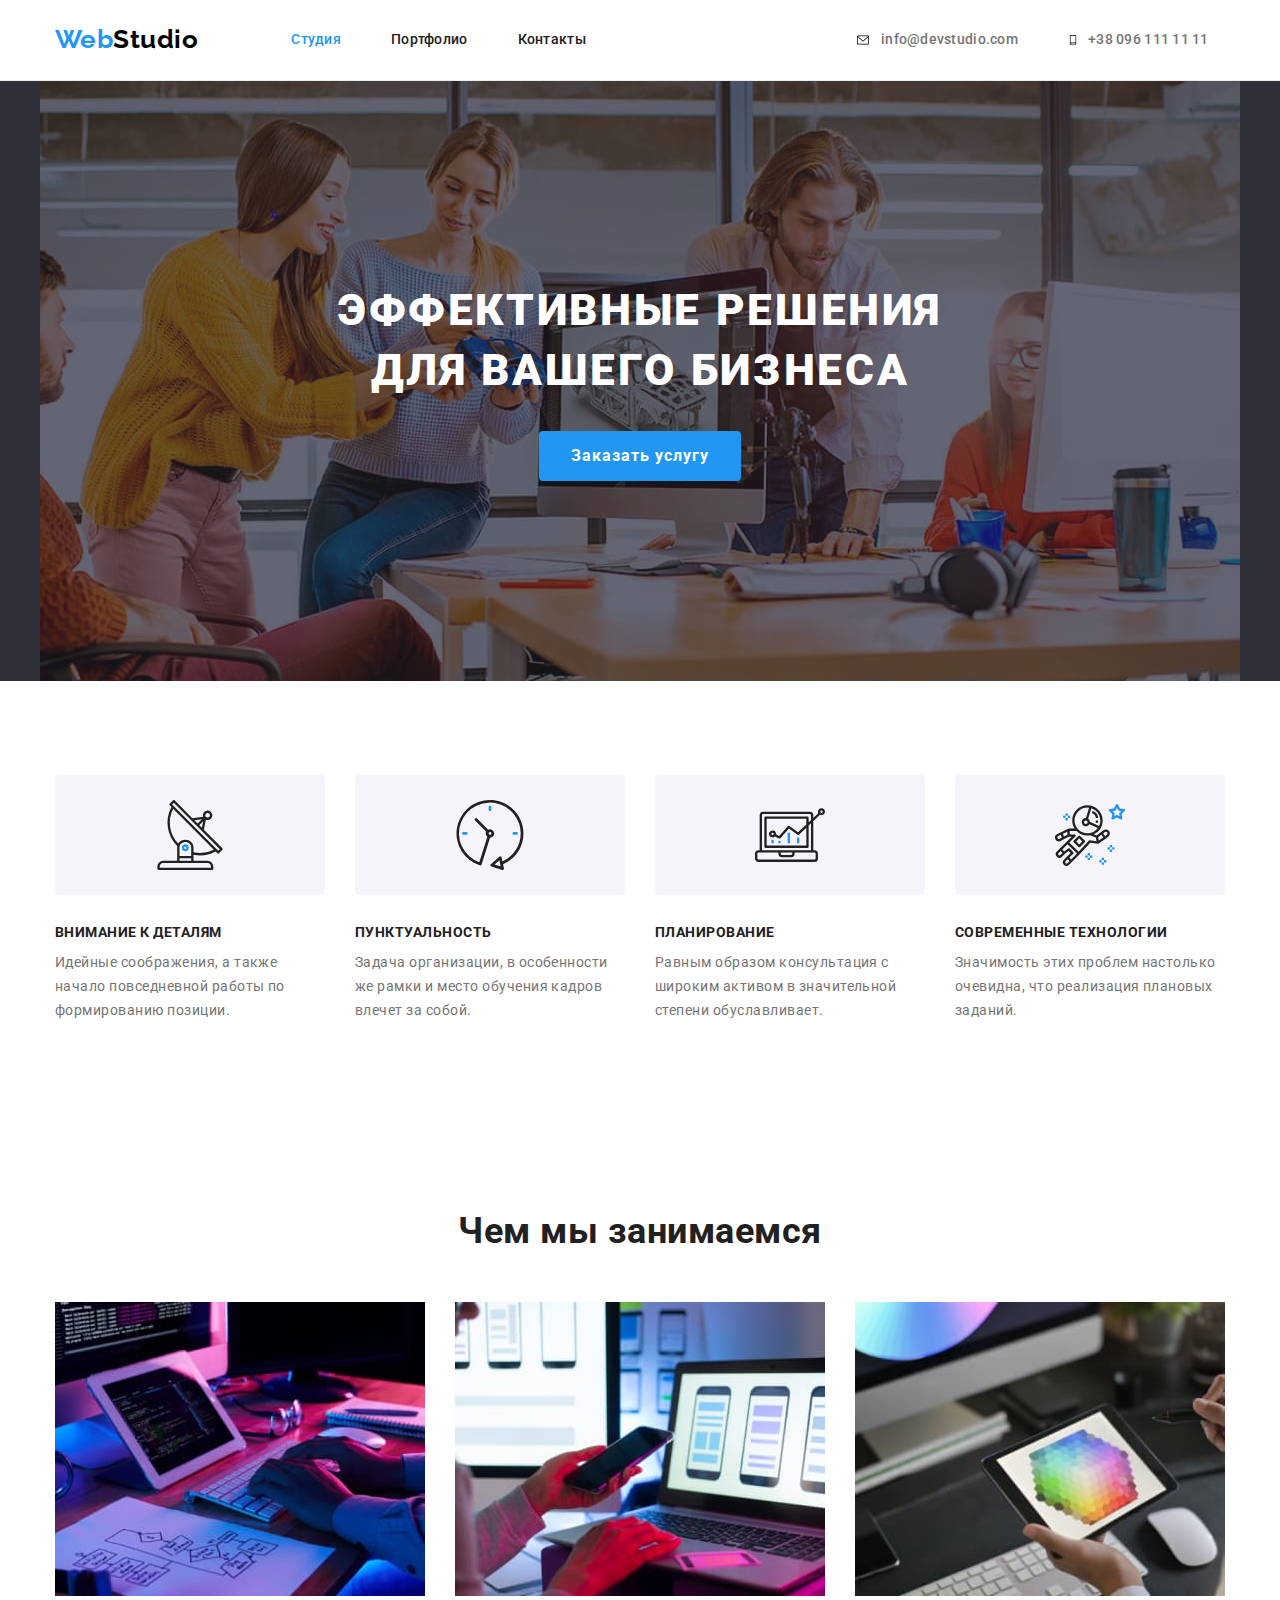
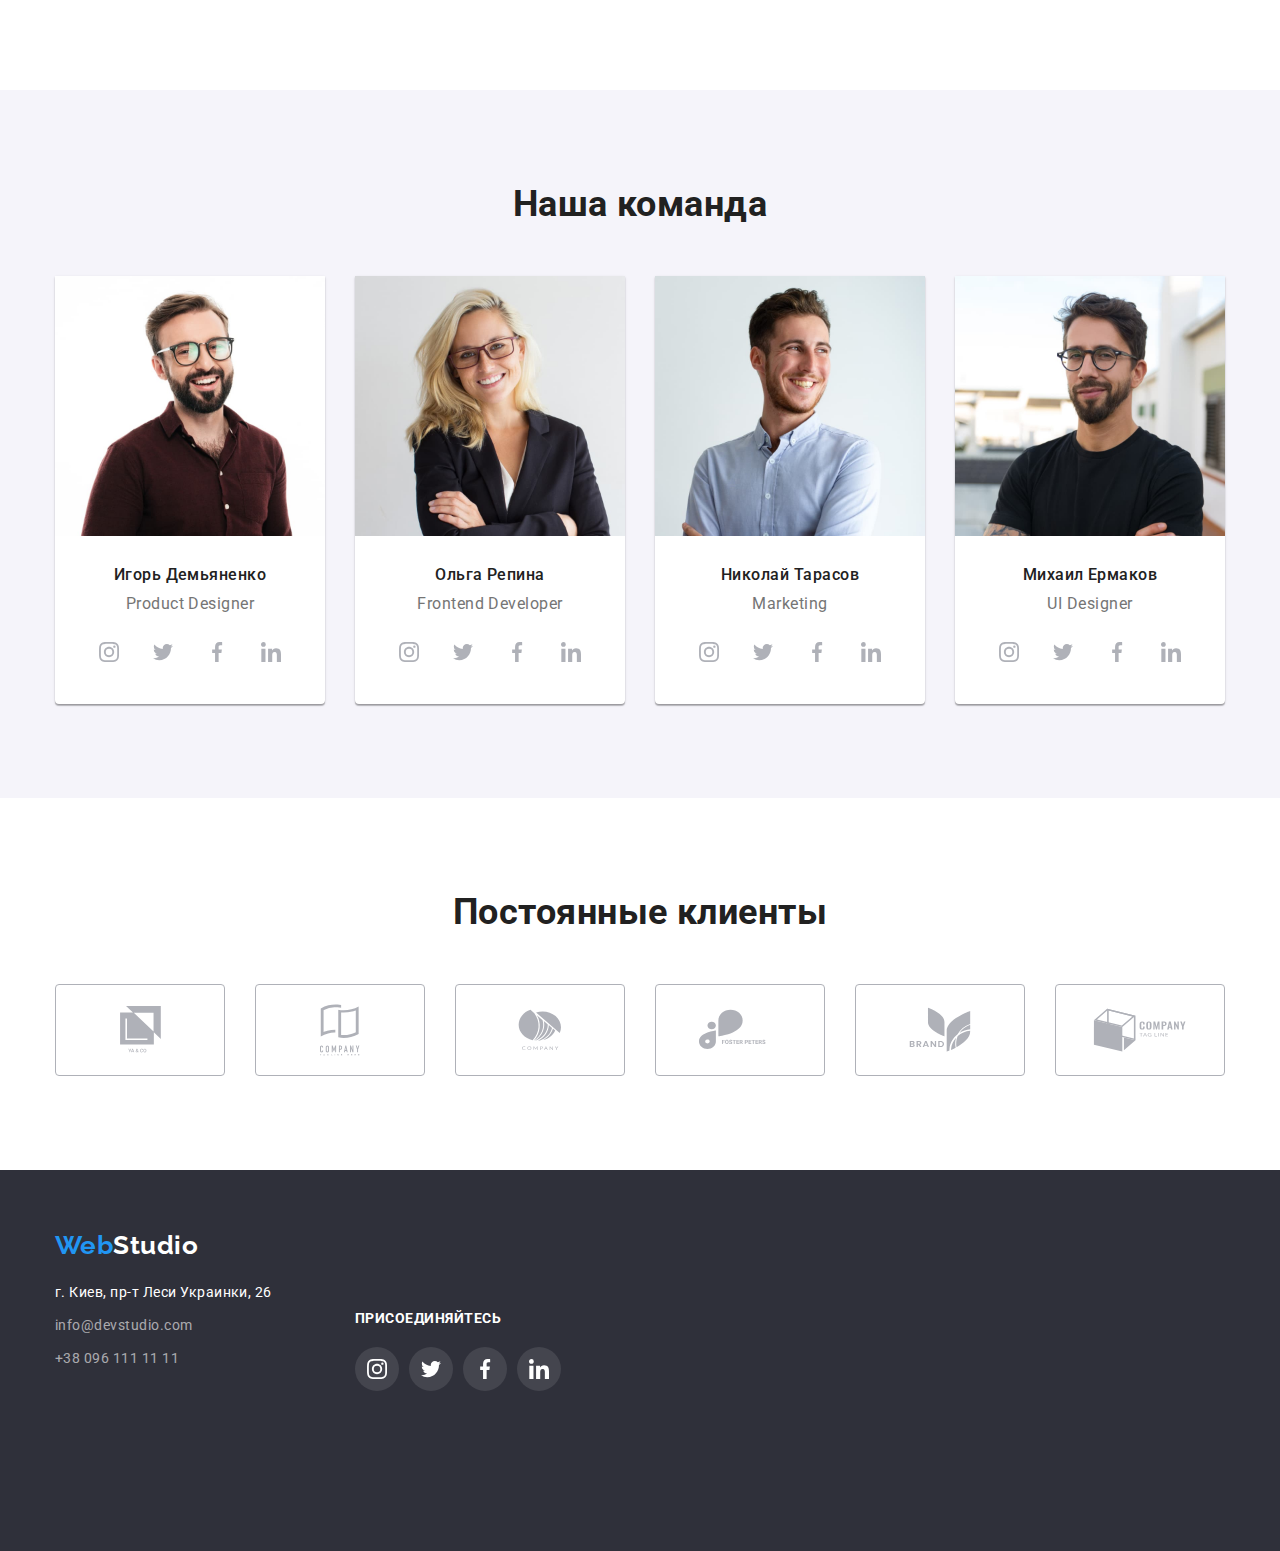
==== commit 469fb252: "все, окрім блоку у футері" ====
--- a/index.html
+++ b/index.html
@@ -221,34 +221,34 @@
     </main>
     <footer class="main-footer">
         <div class="container">
-            <a class="link" href="./index.html"><span class="logo-web">Web</span><span
-                    class="footer-studio">Studio</span></a>
-            <address class="footer">
-                <ul class="address reset">
-                    <li class="item">
-                        <p class="physical-address"> г. Киев, пр-т Леси Украинки, 26</p>
-                    </li>
-                    <li class="item"><a class="link" href="mailto:info@devstudio.com">info@devstudio.com</a></li>
-                    <li class="item"><a class="link" href="tel:+380961111111">+38 096 111 11 11</a></li>
-                </ul>
-            </address>
-        </div>
-        <div class="container footer-block">
-            <p class="footer-title">присоединяйтесь</p>
-            <ul class="footer-socials reset">
-                <li class="footitem"> <a class="footlink" href=""> <svg class="footer-svg" width="20" height="20">
-                            <use href="./images/icons.svg#icon-instagram"> </use>
-                        </svg>
-                    </a> </li>
-                <li class="footitem"> <a class="footlink" href=""> <svg class="footer-svg" width="20" height="20">
-                            <use href="./images/icons.svg#icon-twitter"> </use>
-                        </svg> </a> </li>
-                <li class="footitem"> <a class="footlink" href=""> <svg class="footer-svg" width="20" height="20">
-                            <use href="./images/icons.svg#icon-facebook"> </use>
-                        </svg> </a> </li>
-                <li class="footitem"> <a class="footlink" href=""> <svg class="footer-svg" width="20" height="20">
-                            <use href="./images/icons.svg#icon-linkedin"> </use>
-                        </svg> </a> </li>
+                    <div class="address-container">
+                        <a class="link" href="./index.html"><span class="logo-web">Web</span><span class="footer-studio">Studio</span></a>
+                        <address class="footer">
+                            <ul class="address reset">
+                                <li class="item">
+                                    <p class="physical-address"> г. Киев, пр-т Леси Украинки, 26</p>
+                                </li>
+                                <li class="item"><a class="link" href="mailto:info@devstudio.com">info@devstudio.com</a></li>
+                                <li class="item"><a class="link" href="tel:+380961111111">+38 096 111 11 11</a></li>
+                            </ul>
+                        </address>
+                    </div>
+                    <div class="footer-block">
+                        <p class="footer-title">присоединяйтесь</p>
+                        <ul class="footer-socials reset">
+                            <li class="footitem"> <a class="footlink" href=""> <svg class="footer-svg" width="20" height="20">
+                                <use href="./images/icons.svg#icon-instagram"> </use>
+                            </svg> </a> </li>
+                            <li class="footitem"> <a class="footlink" href=""> <svg class="footer-svg" width="20" height="20">
+                                <use href="./images/icons.svg#icon-twitter"> </use>
+                            </svg> </a> </li>
+                            <li class="footitem"> <a class="footlink" href=""> <svg class="footer-svg" width="20" height="20">
+                                <use href="./images/icons.svg#icon-facebook"> </use>
+                            </svg> </a> </li>
+                            <li class="footitem"> <a class="footlink" href=""> <svg class="footer-svg" width="20" height="20">
+                                <use href="./images/icons.svg#icon-linkedin"> </use>
+                            </svg> </a> </li>
+                    </div>
         </div>
     </footer>
 </body>
--- a/styles/styles.css
+++ b/styles/styles.css
@@ -271,18 +271,11 @@
 
 .section,
 .section-team,
-.section-work {
+.section-work,
+.section-clients {
 
     padding-top: 94px;
     padding-bottom: 94px;
-}
-
-.section-team {
-    margin-bottom: 94px;
-}
-
-.section-work {
-    padding-top: 0;
 }
 
 .section-title {
@@ -358,8 +351,8 @@
     border-radius: 4px;
 }
 
-.filters-list>.item:hover,
-.filters-list>.item:focus {
+.filters-list .secondary-button:hover,
+.filters-list .secondary-button:focus {
     box-shadow: 0px 3px 1px rgba(0, 0, 0, 0.1), 
     0px 1px 2px rgba(0, 0, 0, 0.08), 
     0px 2px 2px rgba(0, 0, 0, 0.12);
@@ -537,13 +530,15 @@
 
 .socialitem {
     display: block;
-}
-
-
-.social-link {
-    display: flex;
     width: 44px;
     height: 44px;
+}
+
+
+.social-link {
+    display: flex;
+    width: 100%;
+    height: 100%;
     align-items: center;
     justify-content: center;
     border-radius: 50%; 
@@ -561,16 +556,17 @@
     fill: var(--primary-background-color);
 }
 
-/* .social-svg:hover,
-.social-svg:focus {
-    fill: var(--primary-background-color);
-}  */
+
 
 /* Постоянные клиенты */
 
 .clients-list {
     display: flex;
-    margin-bottom: 94px;
+}
+
+.clients-list .item {
+    width: 170px;
+    height: 92px;
 }
 
 .clients-list .item+.item {
@@ -579,8 +575,8 @@
 
 .clients-link {
     display: flex;
-    width: 170px;
-    height: 92px;
+    width: 100%;
+    height: 100%;
     justify-content: center;
     align-items: center;
     border: 1px solid #AFB1B8;
@@ -618,7 +614,20 @@
     display: flex;
 }
 
-.works-list>.item:hover {
+.works-list .item {
+    width: 370px;
+    height: 404px;
+}
+
+.works-list .item-card {
+    text-decoration: none;
+}
+
+.works-list .item-card:hover {
+    display: block;
+    width: 100%;
+    height: 100%;
+
     box-shadow: 0px 1px 1px rgba(0, 0, 0, 0.12), 
     0px 4px 4px rgba(0, 0, 0, 0.06), 
     1px 4px 6px rgba(0, 0, 0, 0.16);
@@ -663,9 +672,21 @@
 
 /* Адреси */
 
+
+.address-container {
+    display: block;
+    width: 231px;
+    height: 81px;
+   
+}
+
 .address {
-    padding-left: 0;
+    display: block;
     margin-top: 20px;
+}
+
+.address>.item {
+    margin-right: 0;
 }
 
 .address .item+.item {
@@ -673,6 +694,7 @@
 }
 
 .physical-address {
+    margin-right: 0;
     font-size: 14px;
     line-height: 1.71;
 
@@ -692,22 +714,8 @@
 }
 
 
-
-.footer-block {
-    display: block;
-    width: 206px;
-    height: 80px;
-    margin-top: 10px;
-    margin-right: 878px;
-    margin-left: 516px;
-    margin-bottom: 100px; 
-
-}
-
 .footer-socials {
     display: flex;
-    /* width: 206px;
-    height: 44px; */
     align-items: center;
     justify-content: center;
 
@@ -719,12 +727,18 @@
 
 .footlink {
     display: flex;
-    width: 44px;
-    height: 44px;
+    width: 100%;
+    height: 100%;
     align-items: center;
     justify-content: center;
     border-radius: 50%;
+
     background-color: var(--footer-links-bgccolor);
+}
+
+.footer-socials .footitem {
+    width: 44px;
+    height: 44px;
 }
 
 .footlink:hover {
@@ -744,4 +758,13 @@
     text-transform: uppercase;
     
     color: var(--primary-background-color);
-}+}
+
+.footer-block {
+    display: flex;
+    flex-wrap: wrap;
+    width: 206px;
+    height: 80px;
+    margin-left: 300px;
+    margin-bottom: 100px;
+}
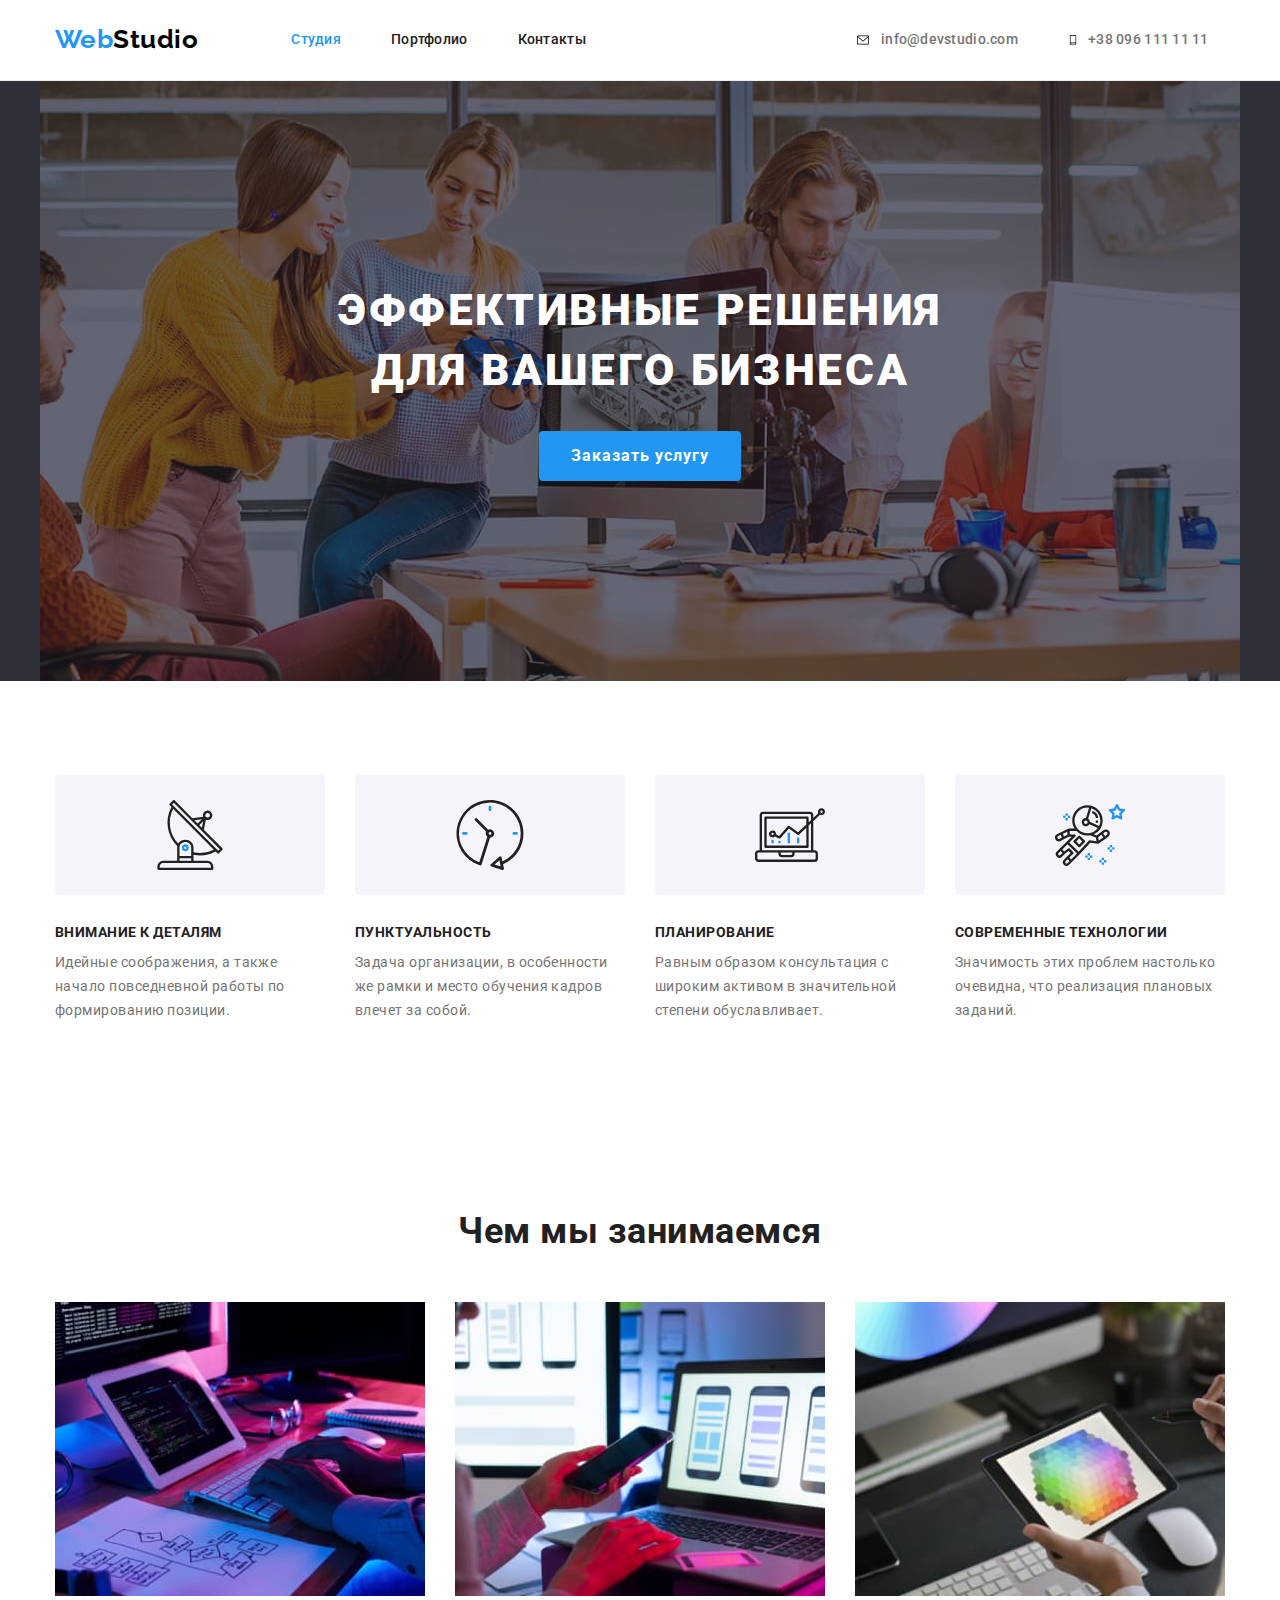
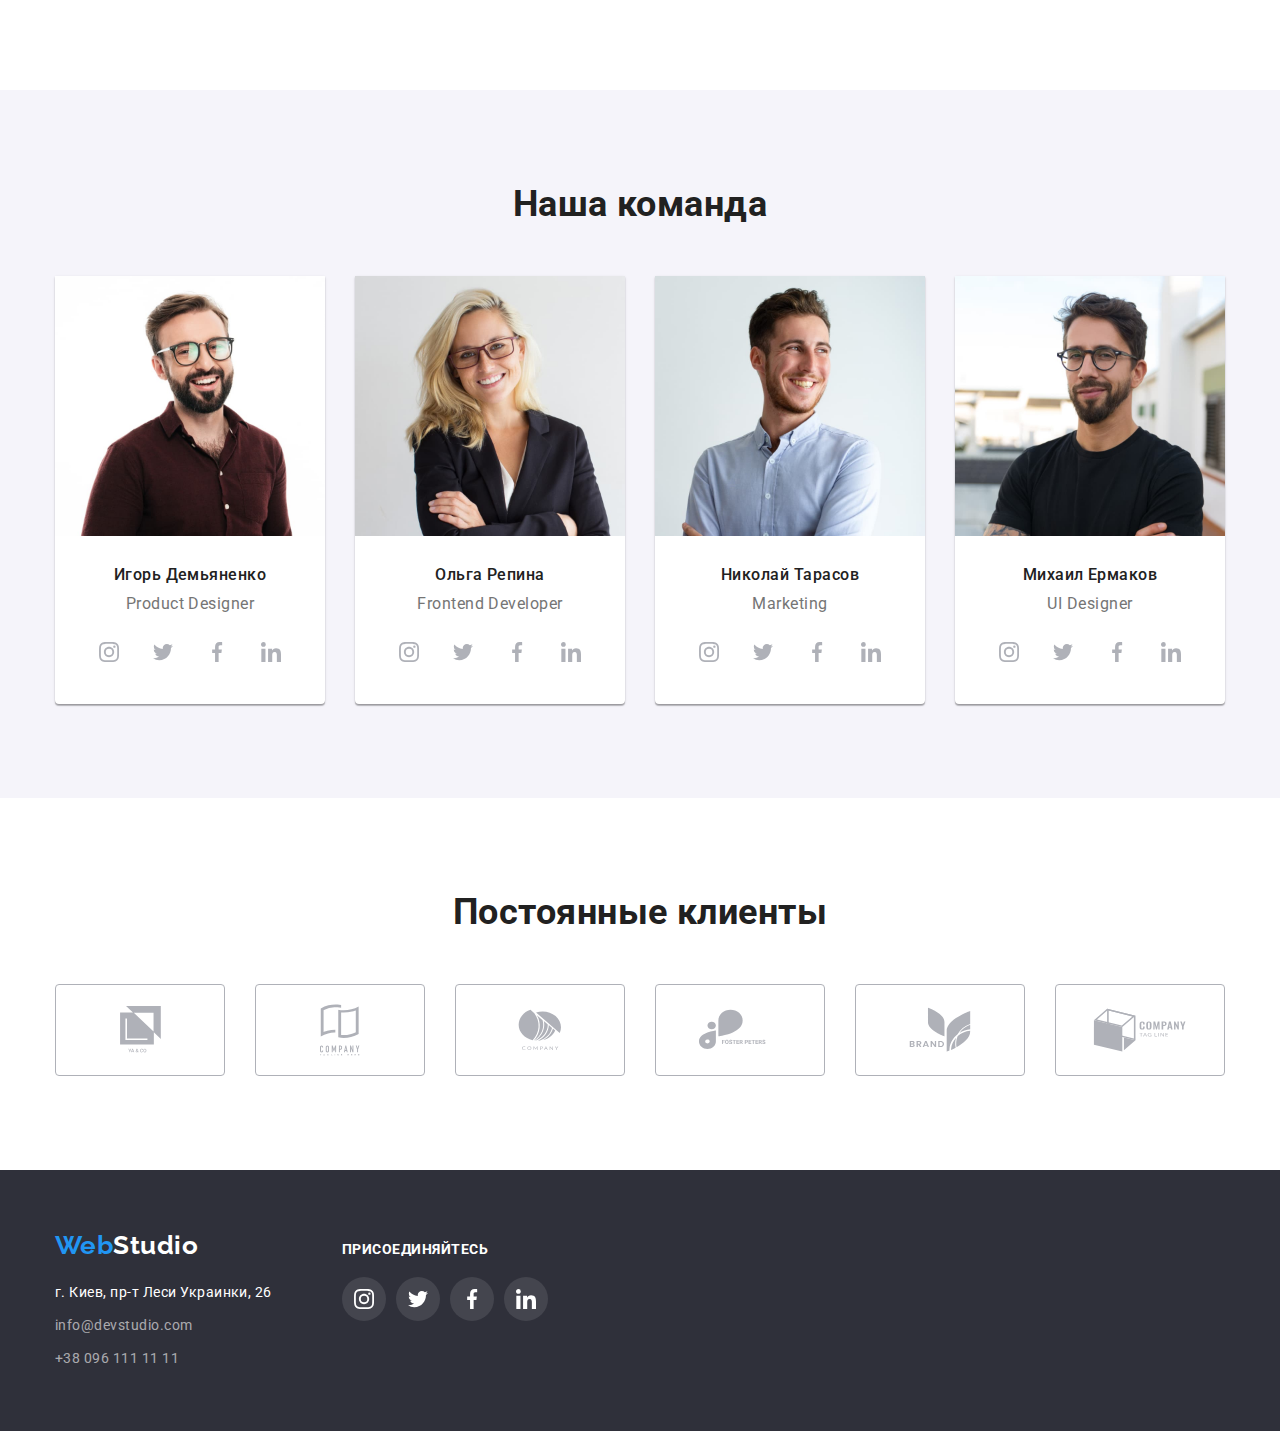
==== commit 9c5c34ad: "finish" ====
--- a/index.html
+++ b/index.html
@@ -221,34 +221,35 @@
     </main>
     <footer class="main-footer">
         <div class="container">
-                    <div class="address-container">
-                        <a class="link" href="./index.html"><span class="logo-web">Web</span><span class="footer-studio">Studio</span></a>
-                        <address class="footer">
-                            <ul class="address reset">
-                                <li class="item">
-                                    <p class="physical-address"> г. Киев, пр-т Леси Украинки, 26</p>
-                                </li>
-                                <li class="item"><a class="link" href="mailto:info@devstudio.com">info@devstudio.com</a></li>
-                                <li class="item"><a class="link" href="tel:+380961111111">+38 096 111 11 11</a></li>
-                            </ul>
-                        </address>
-                    </div>
-                    <div class="footer-block">
-                        <p class="footer-title">присоединяйтесь</p>
-                        <ul class="footer-socials reset">
-                            <li class="footitem"> <a class="footlink" href=""> <svg class="footer-svg" width="20" height="20">
+            <div class="address-container">
+                <a class="link" href="./index.html"><span class="logo-web">Web</span><span
+                        class="footer-studio">Studio</span></a>
+                <address class="footer">
+                    <ul class="address reset">
+                        <li class="item">
+                            <p class="physical-address"> г. Киев, пр-т Леси Украинки, 26</p>
+                        </li>
+                        <li class="item"><a class="link" href="mailto:info@devstudio.com">info@devstudio.com</a></li>
+                        <li class="item"><a class="link" href="tel:+380961111111">+38 096 111 11 11</a></li>
+                    </ul>
+                </address>
+            </div>
+            <div class="footer-block">
+                <p class="footer-title">присоединяйтесь</p>
+                <ul class="footer-socials reset">
+                    <li class="footitem"> <a class="footlink" href=""> <svg class="footer-svg" width="20" height="20">
                                 <use href="./images/icons.svg#icon-instagram"> </use>
                             </svg> </a> </li>
-                            <li class="footitem"> <a class="footlink" href=""> <svg class="footer-svg" width="20" height="20">
+                    <li class="footitem"> <a class="footlink" href=""> <svg class="footer-svg" width="20" height="20">
                                 <use href="./images/icons.svg#icon-twitter"> </use>
                             </svg> </a> </li>
-                            <li class="footitem"> <a class="footlink" href=""> <svg class="footer-svg" width="20" height="20">
+                    <li class="footitem"> <a class="footlink" href=""> <svg class="footer-svg" width="20" height="20">
                                 <use href="./images/icons.svg#icon-facebook"> </use>
                             </svg> </a> </li>
-                            <li class="footitem"> <a class="footlink" href=""> <svg class="footer-svg" width="20" height="20">
+                    <li class="footitem"> <a class="footlink" href=""> <svg class="footer-svg" width="20" height="20">
                                 <use href="./images/icons.svg#icon-linkedin"> </use>
                             </svg> </a> </li>
-                    </div>
+            </div>
         </div>
     </footer>
 </body>
--- a/styles/styles.css
+++ b/styles/styles.css
@@ -497,9 +497,6 @@
     color: var(--secondary-text-color);
 }
 
-/* .team-list .text {
-    margin-bottom: 16px;
-} */
 
 .team-list .text {
     font-size: 16px;
@@ -555,7 +552,6 @@
 .social-link:hover .social-svg {
     fill: var(--primary-background-color);
 }
-
 
 
 /* Постоянные клиенты */
@@ -654,6 +650,11 @@
     background-color: var(--secondary-background-color);
 }
 
+.main-footer>.container {
+    display: flex;
+    align-items: baseline;
+}
+
 .footer {
     font-style: normal;
 
@@ -674,10 +675,10 @@
 
 
 .address-container {
-    display: block;
-    width: 231px;
-    height: 81px;
-   
+    display: flex;
+    flex-direction: column;
+
+
 }
 
 .address {
@@ -717,7 +718,6 @@
 .footer-socials {
     display: flex;
     align-items: center;
-    justify-content: center;
 
 }
 
@@ -761,10 +761,5 @@
 }
 
 .footer-block {
-    display: flex;
-    flex-wrap: wrap;
-    width: 206px;
-    height: 80px;
-    margin-left: 300px;
-    margin-bottom: 100px;
-}
+    margin-left: 70px;
+}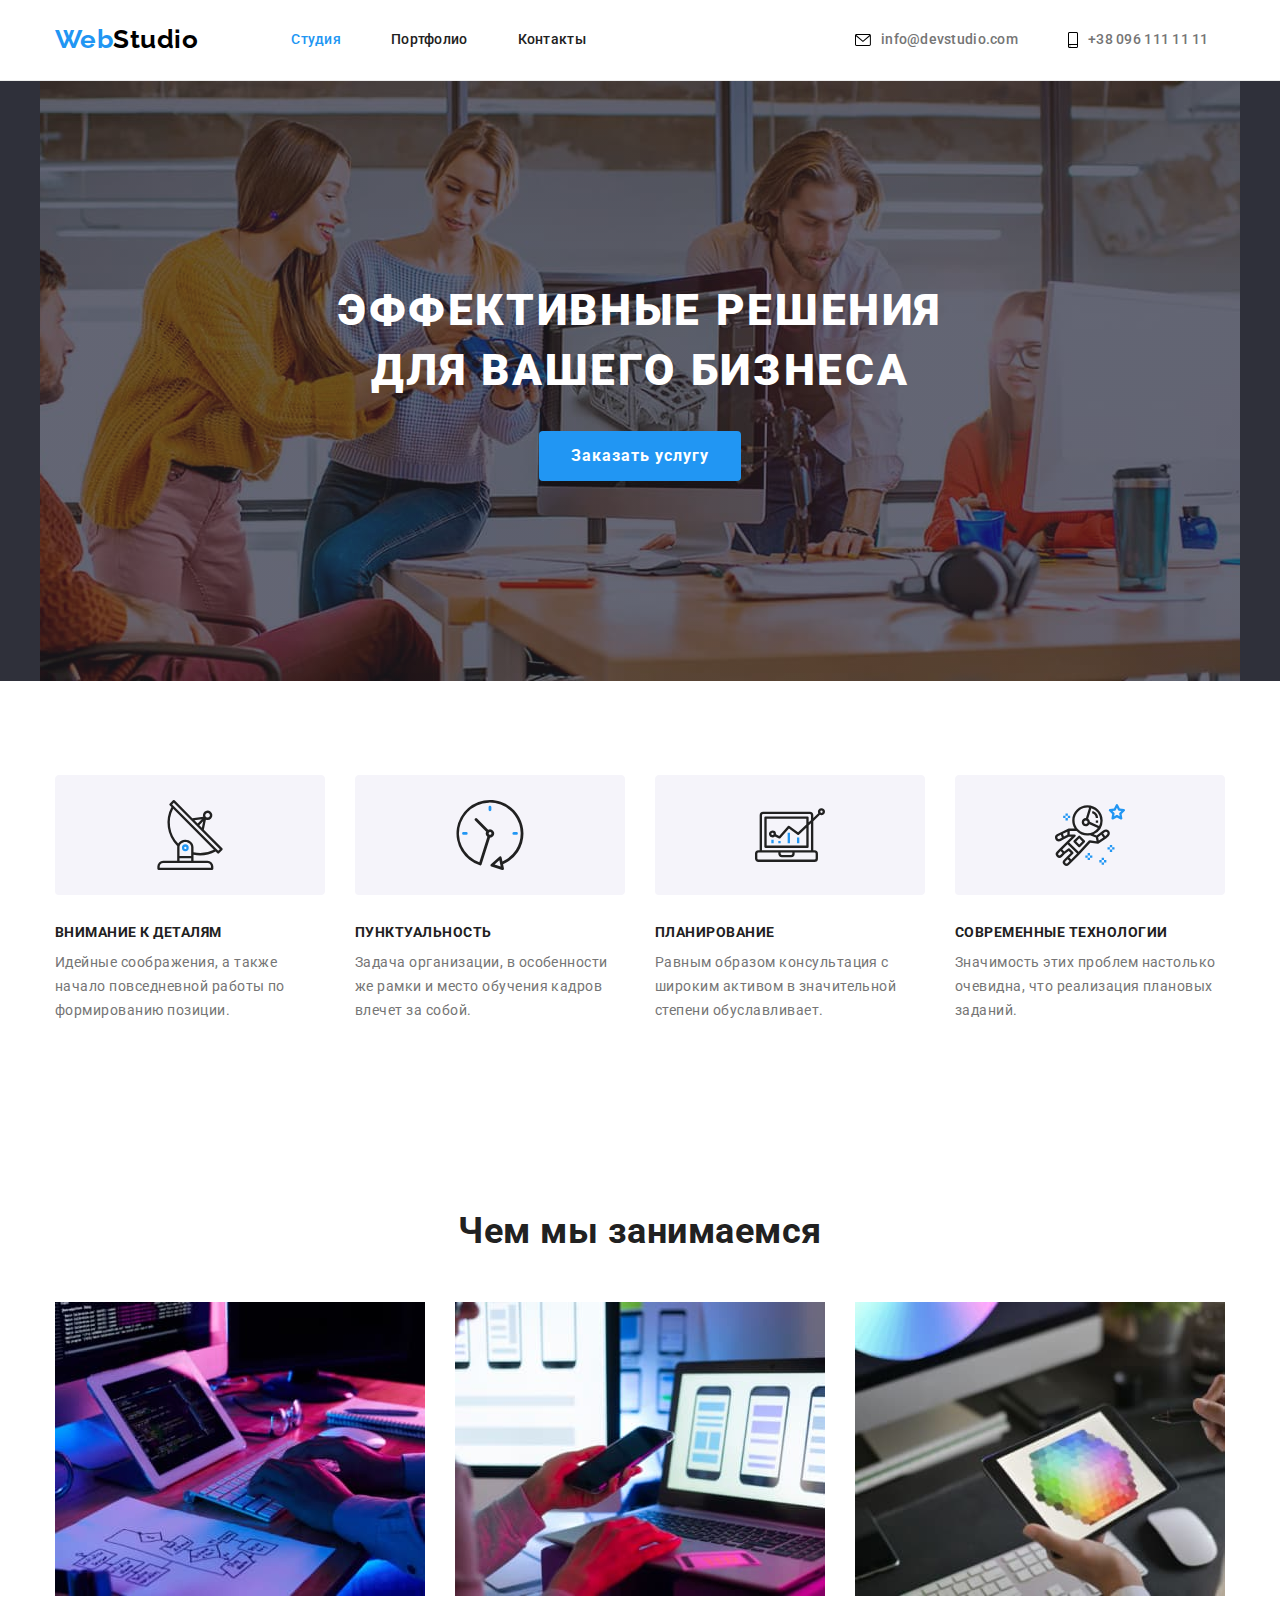
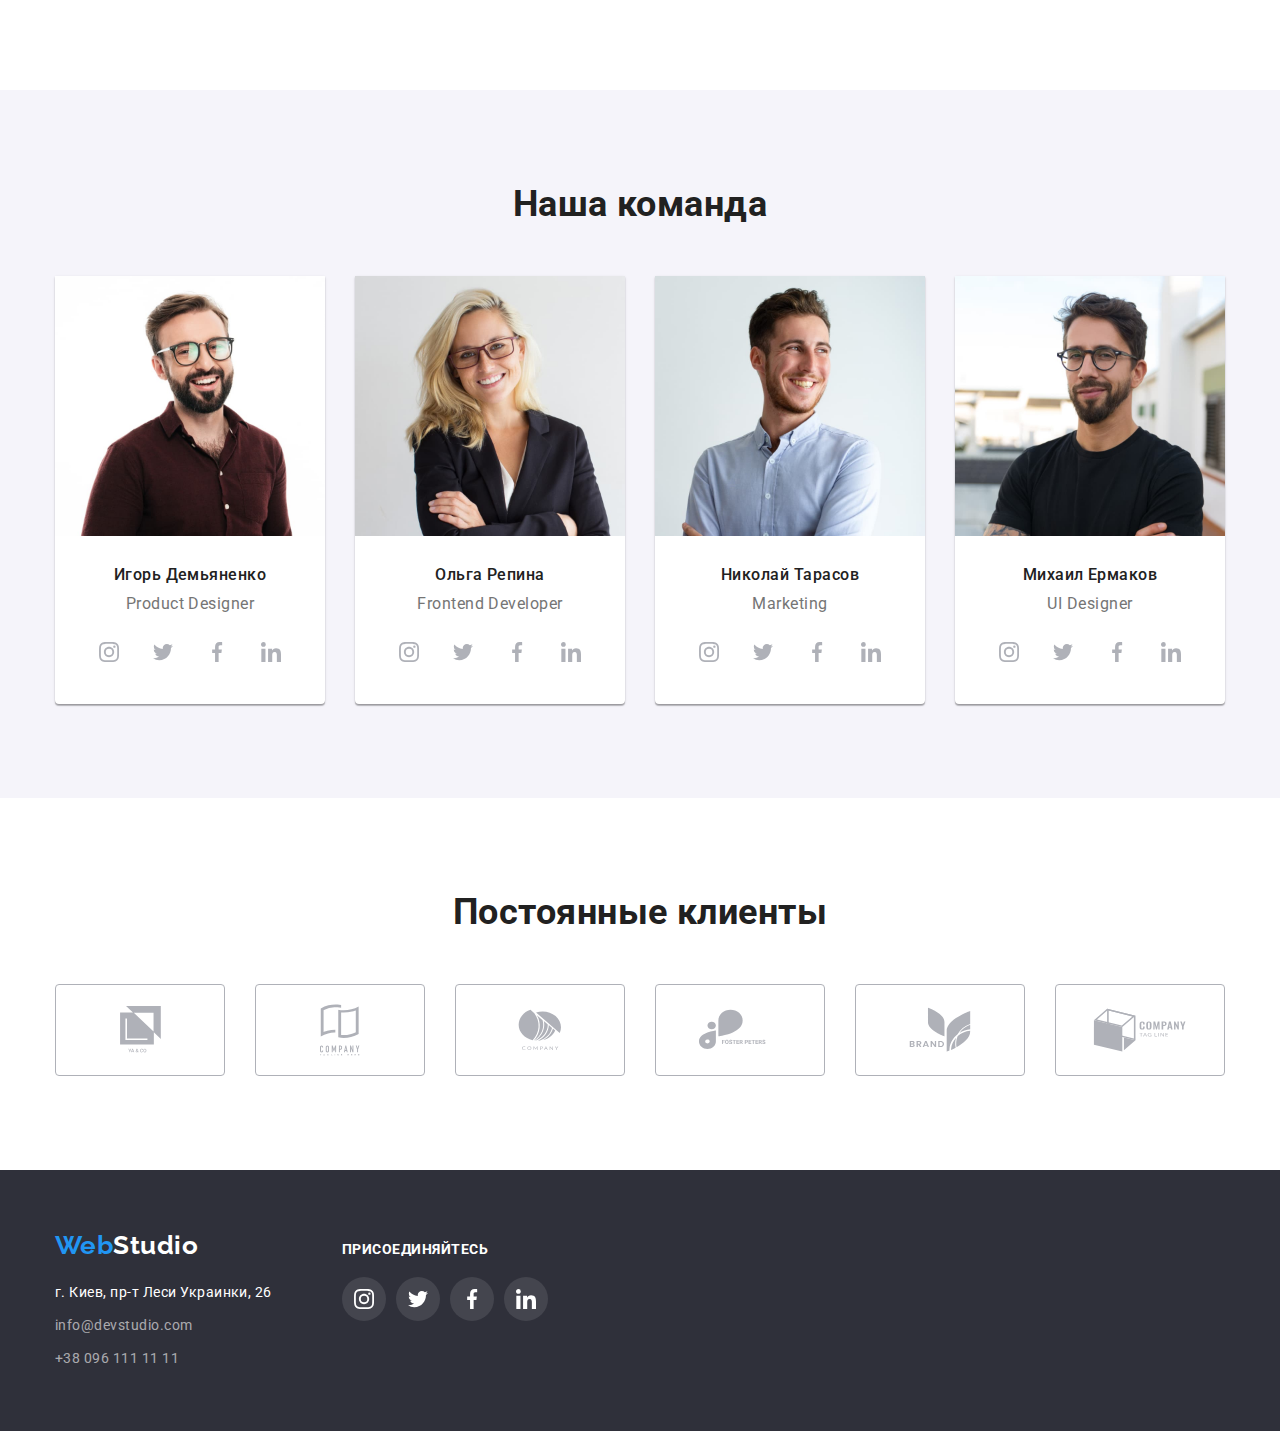
==== commit db8ca465: "header icons" ====
--- a/index.html
+++ b/index.html
@@ -42,7 +42,7 @@
     </header>
     <main>
         <section class="hero">
-            <div class="hero container">
+            <div class="container">
                 <h1 class="hero-title">Эффективные решения для вашего бизнеса</h1>
                 <button type="button" class="primary-button">Заказать услугу</button>
             </div>
--- a/styles/styles.css
+++ b/styles/styles.css
@@ -677,8 +677,6 @@
 .address-container {
     display: flex;
     flex-direction: column;
-
-
 }
 
 .address {
